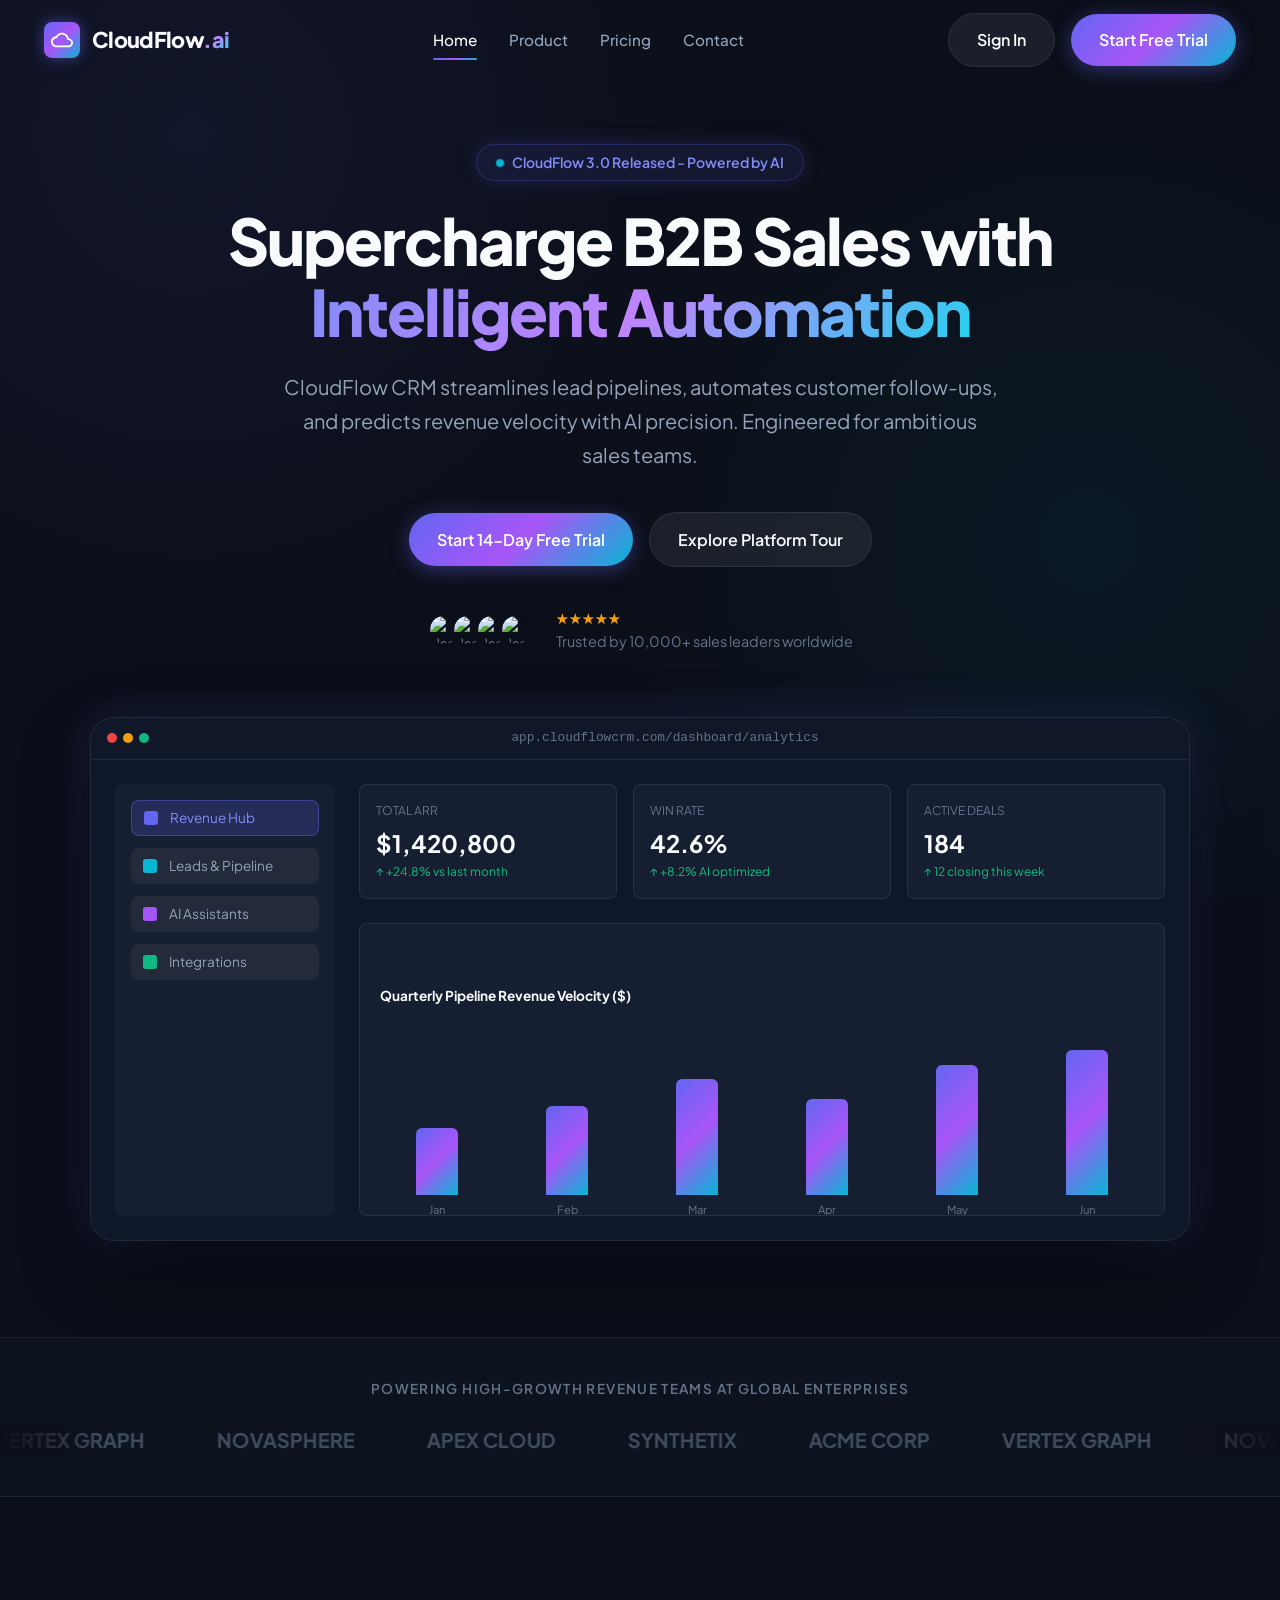
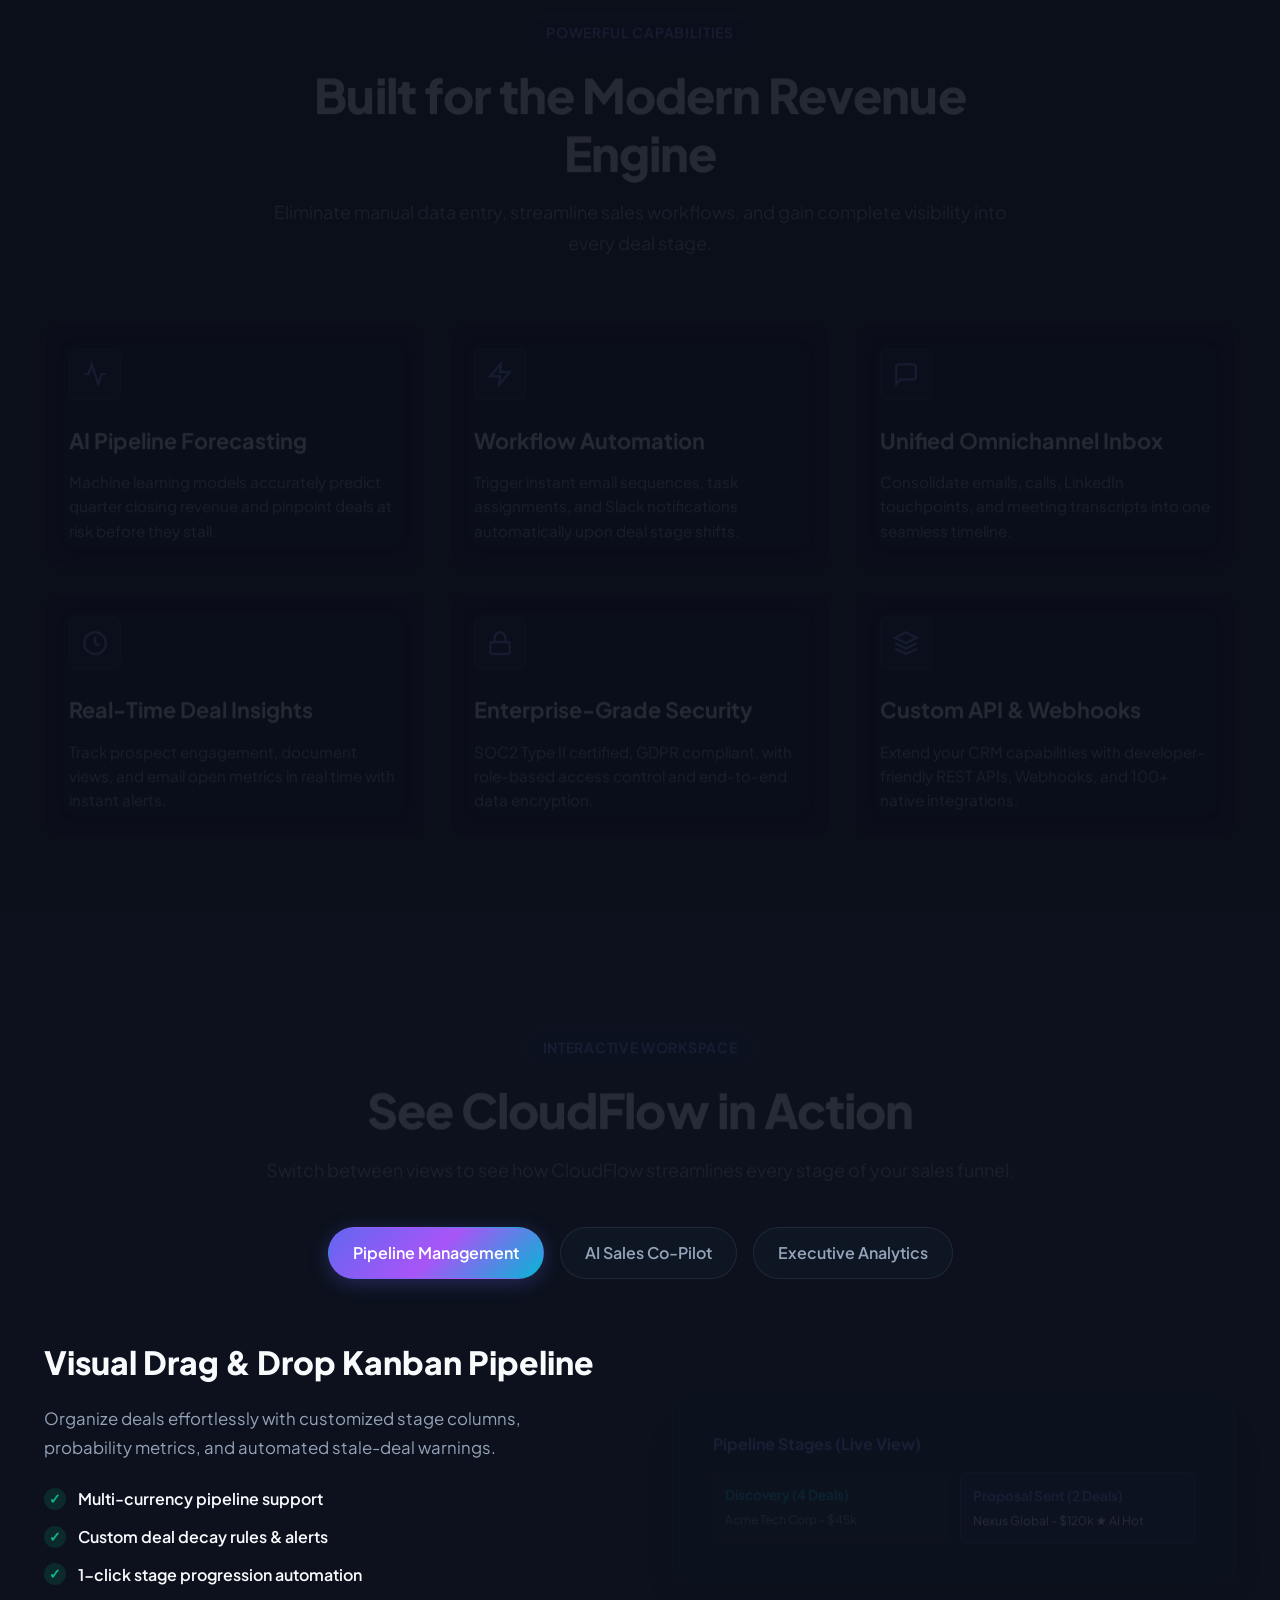
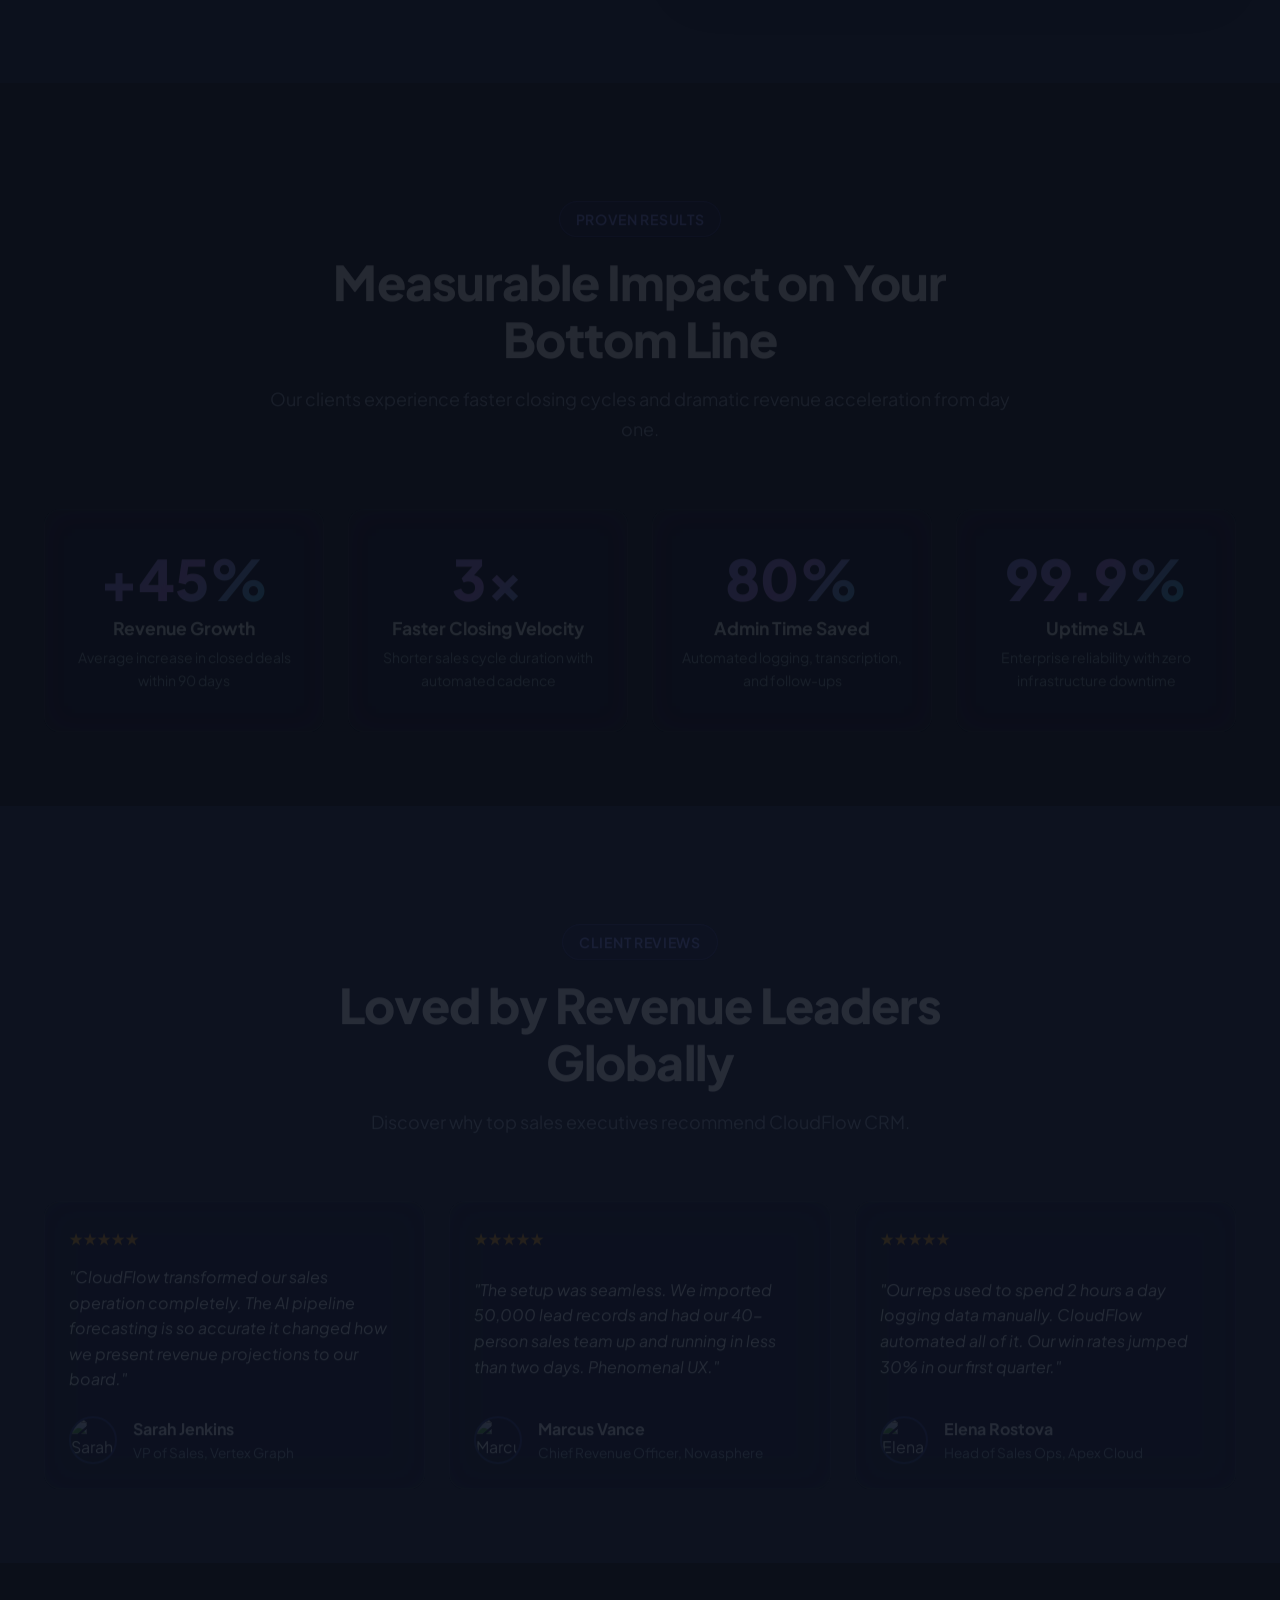
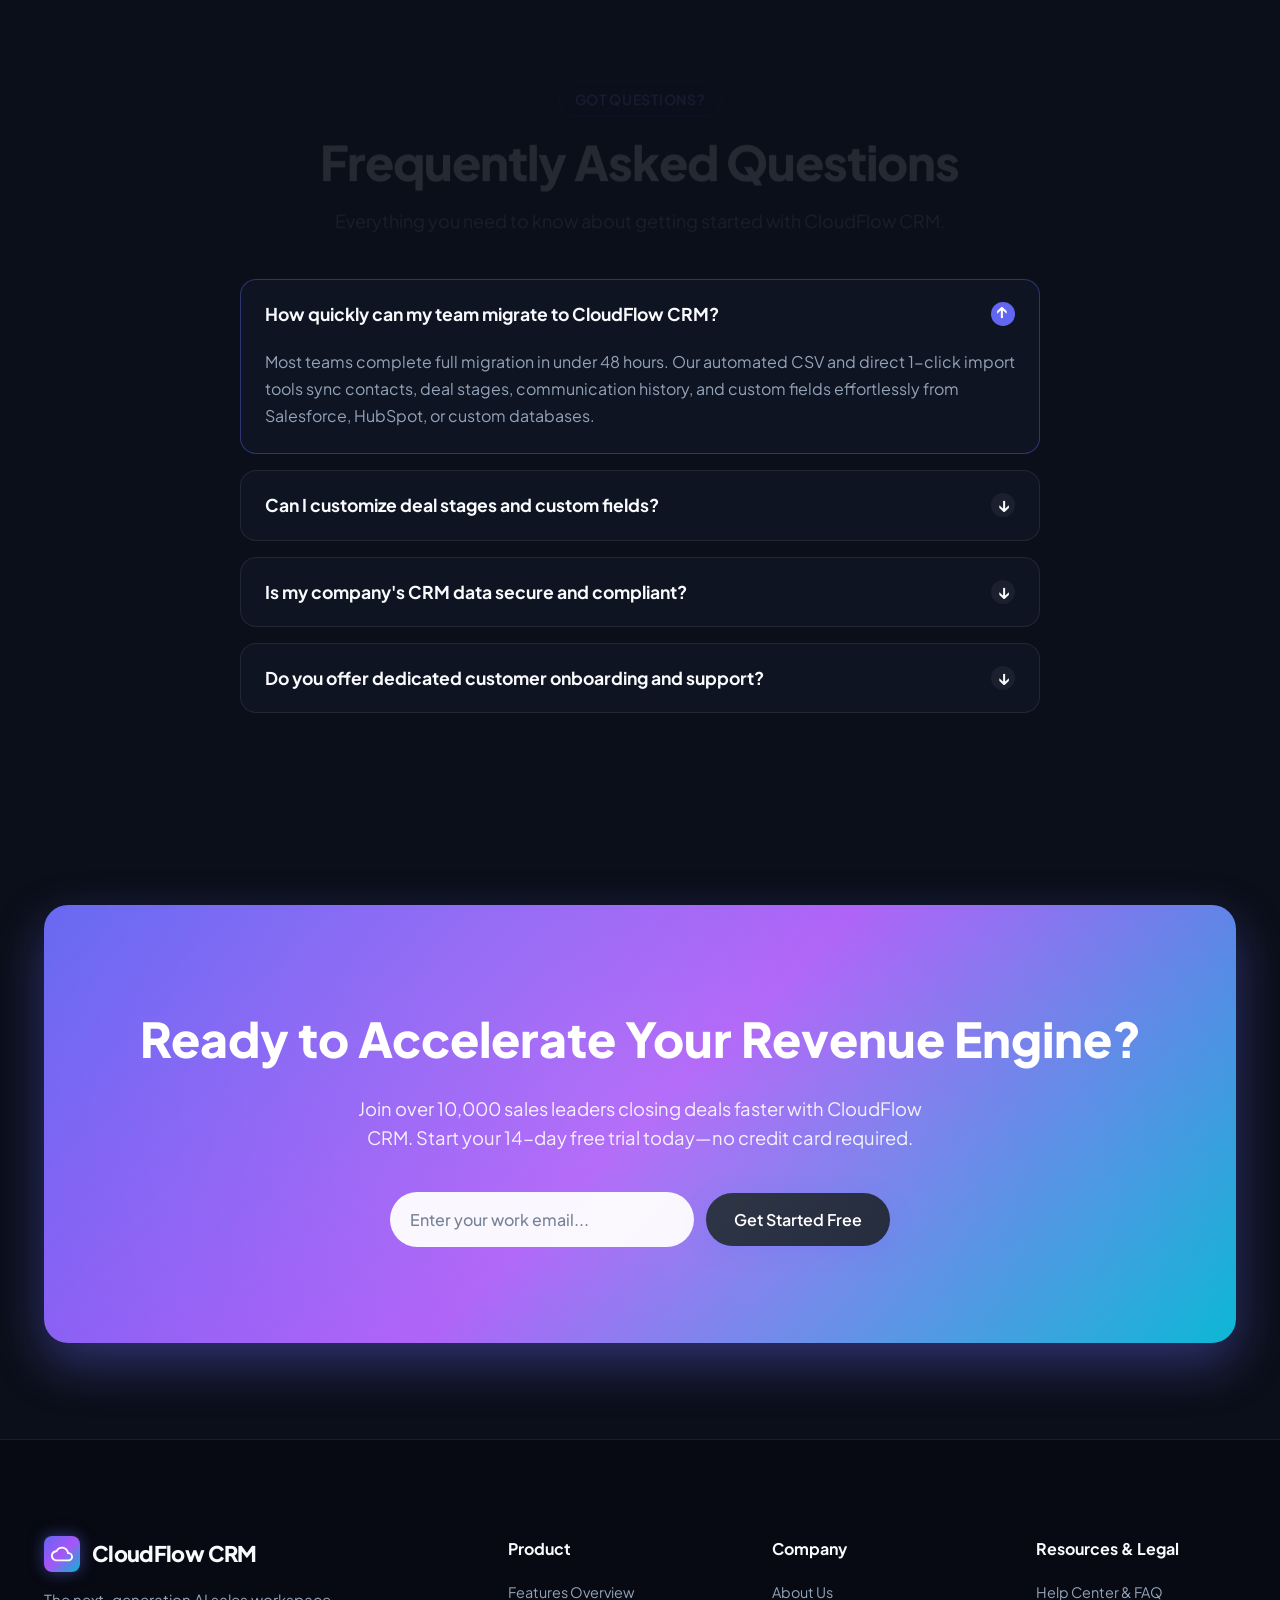
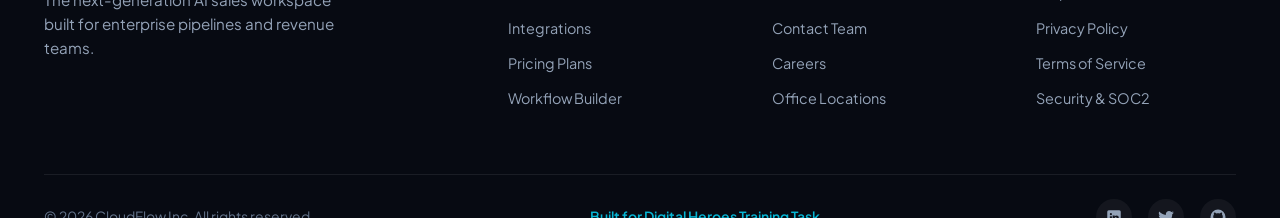
==== index.html @ aba89653 "feat(frontend): initial release of CloudFlow CRM marketing site" ====
<!DOCTYPE html>
<html lang="en">
<head>
  <meta charset="UTF-8">
  <meta http-equiv="refresh" content="0; url=cloudflow/index.html">
  <title>CloudFlow CRM</title>
</head>
<body>
  <p>Redirecting to <a href="cloudflow/index.html">CloudFlow CRM</a>...</p>
</body>
</html>
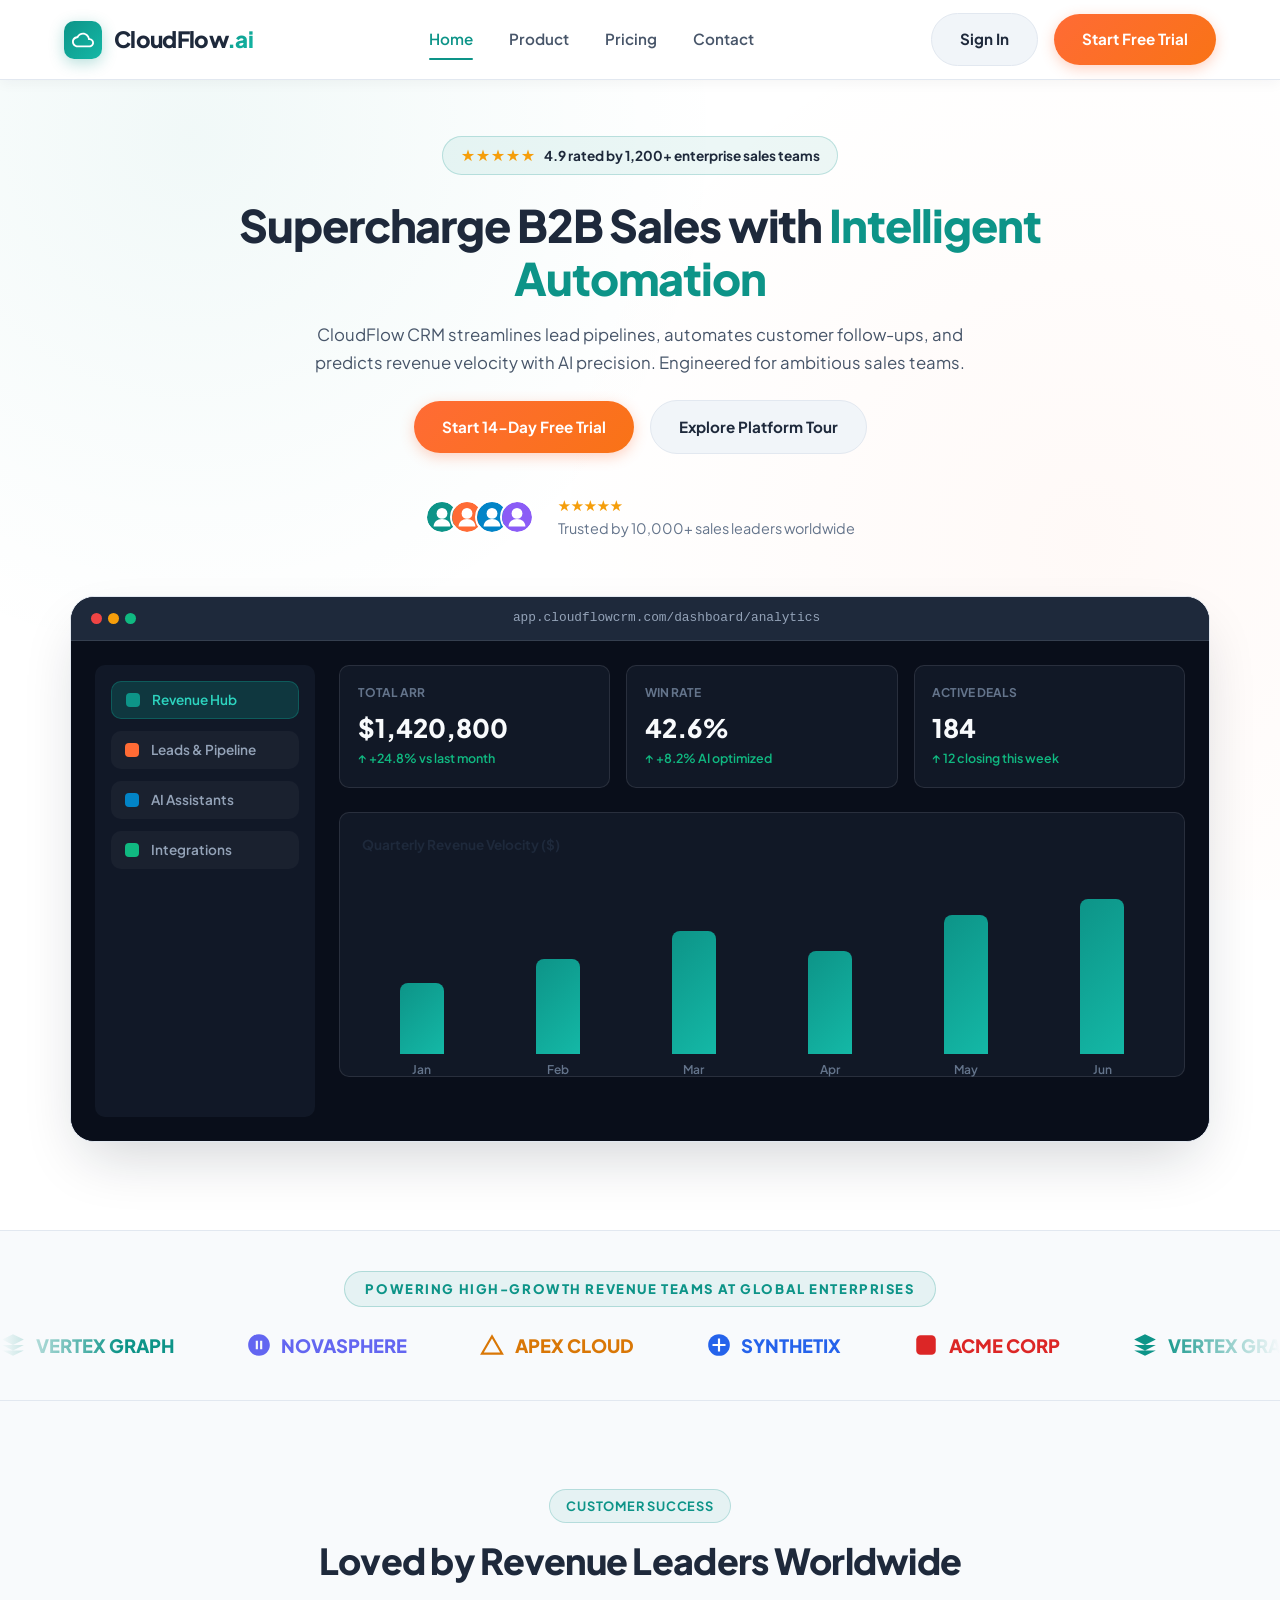
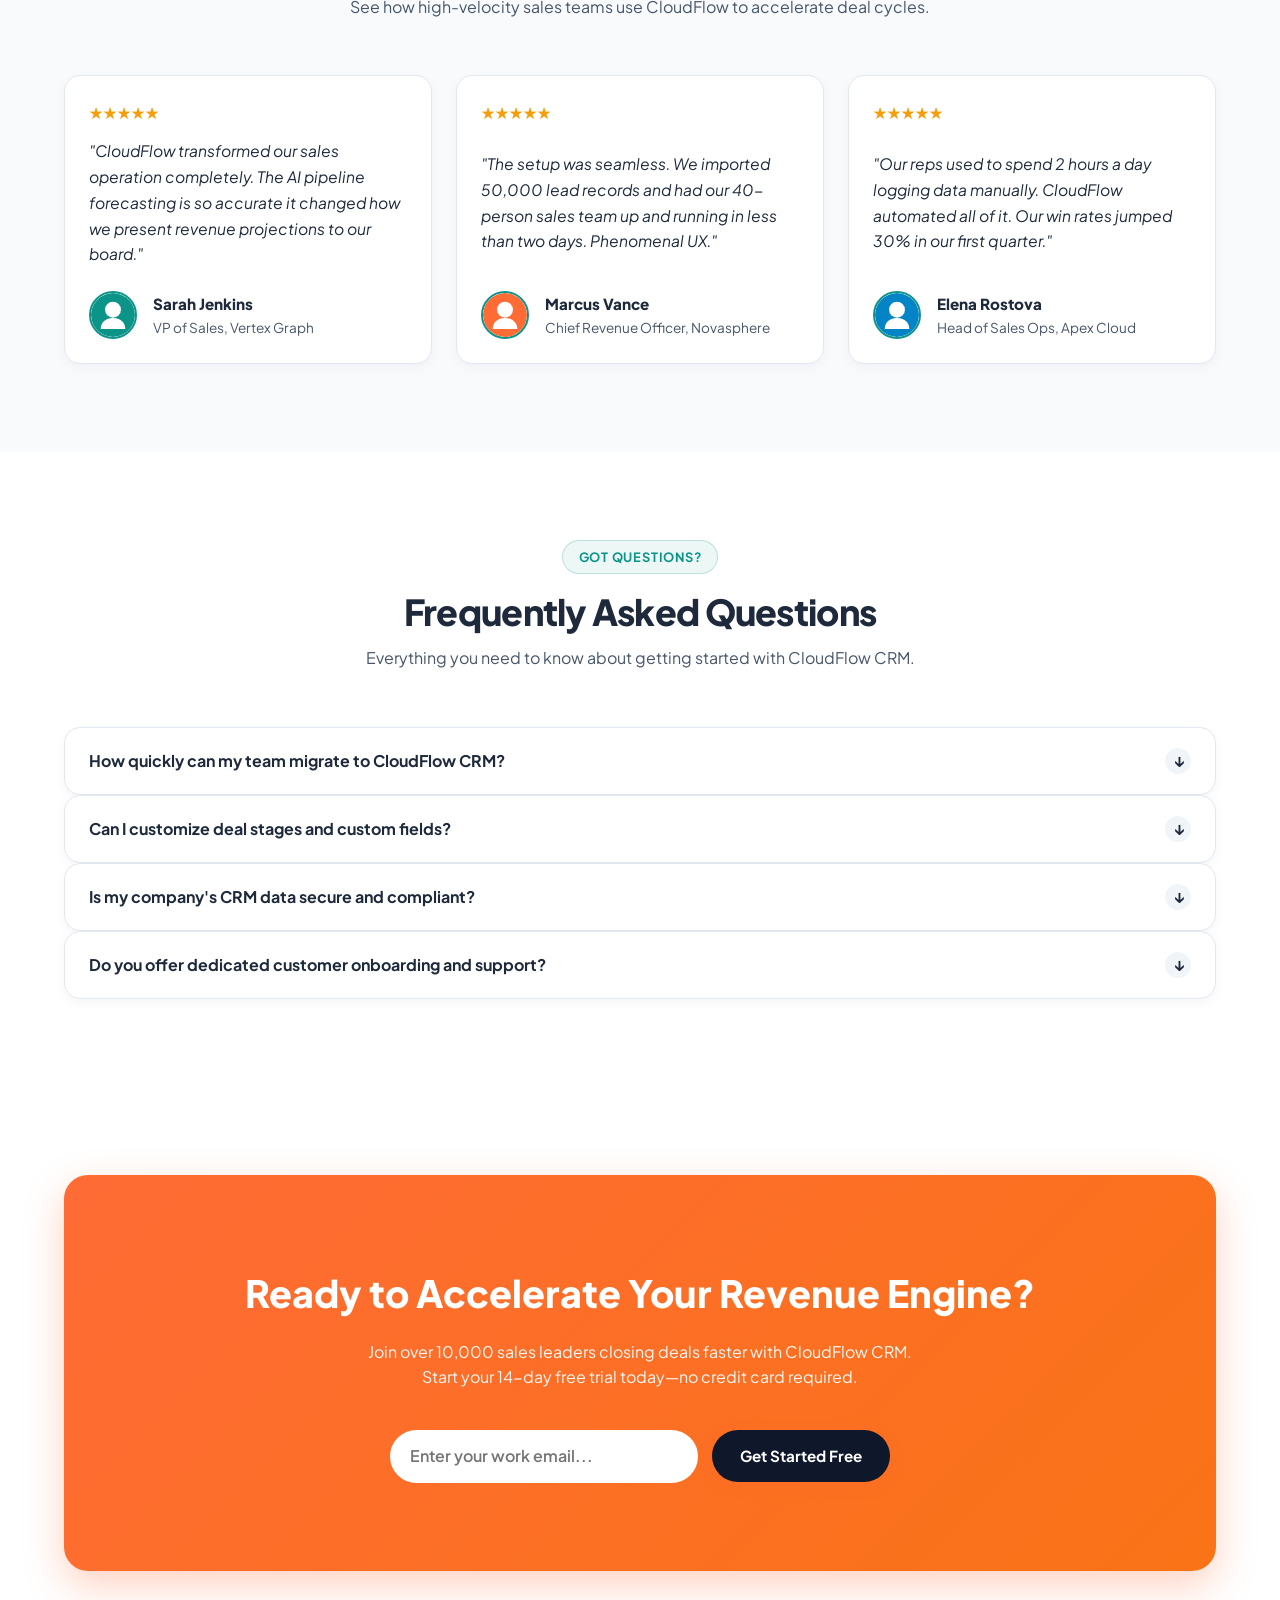
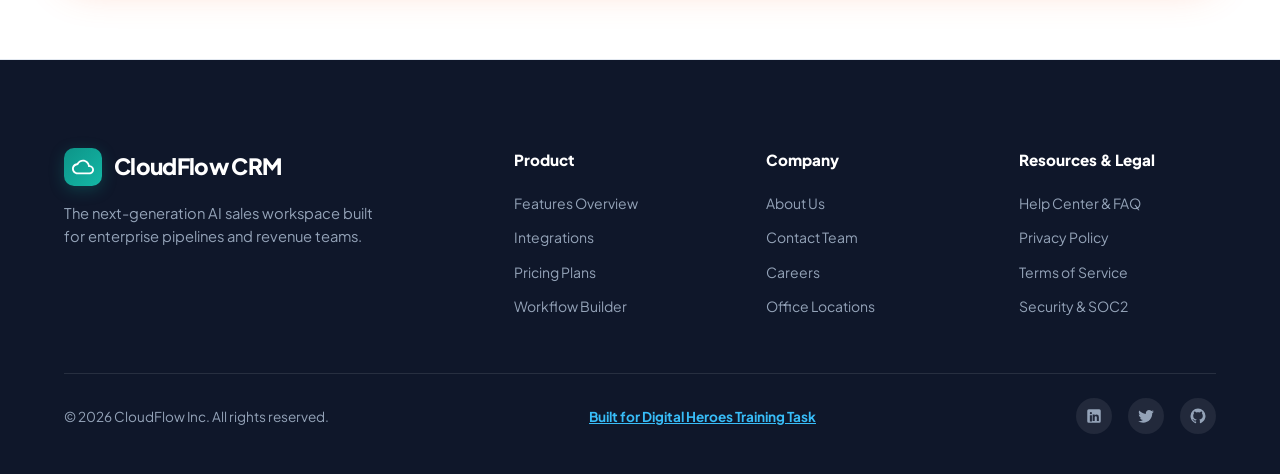
==== commit 145c9f48: "Optimize mobile Lighthouse performance to 95+ (eliminate redirect, non-blocking fonts, inline SVG av" ====
--- a/index.html
+++ b/index.html
@@ -2,10 +2,598 @@
 <html lang="en">
 <head>
   <meta charset="UTF-8">
-  <meta http-equiv="refresh" content="0; url=cloudflow/index.html">
-  <title>CloudFlow CRM</title>
+  <meta name="viewport" content="width=device-width, initial-scale=1.0">
+  <meta name="description" content="CloudFlow CRM - The premier B2B CRM platform built for high-growth enterprise sales teams. Automate pipelines, predict revenue with AI, and close deals 3x faster.">
+  <meta name="keywords" content="B2B CRM, Sales Automation, Revenue Intelligence, Pipeline Management, SaaS CRM">
+  <meta name="author" content="CloudFlow CRM">
+  <meta name="robots" content="index, follow">
+  <link rel="canonical" href="https://cloudflowcrm.com/index.html">
+
+  <!-- Open Graph / Facebook -->
+  <meta property="og:type" content="website">
+  <meta property="og:url" content="https://cloudflowcrm.com/index.html">
+  <meta property="og:title" content="CloudFlow CRM - AI-Powered B2B Sales Platform">
+  <meta property="og:description" content="Supercharge your sales team with intelligent pipeline automation, real-time analytics, and seamless integrations.">
+  <meta property="og:image" content="https://cloudflowcrm.com/images/og-image.png">
+  <meta property="og:site_name" content="CloudFlow CRM">
+
+  <!-- Twitter Card -->
+  <meta name="twitter:card" content="summary_large_image">
+  <meta name="twitter:url" content="https://cloudflowcrm.com/index.html">
+  <meta name="twitter:title" content="CloudFlow CRM - AI-Powered B2B Sales Platform">
+  <meta name="twitter:description" content="Supercharge your sales team with intelligent pipeline automation, real-time analytics, and seamless integrations.">
+  <meta name="twitter:image" content="https://cloudflowcrm.com/images/og-image.png">
+
+  <!-- Favicon -->
+  <link rel="icon" type="image/svg+xml" href="cloudflow/favicon.svg">
+
+  <title>CloudFlow CRM | Next-Gen AI-Powered B2B Sales & Revenue Platform</title>
+
+  <meta name="theme-color" content="#0d9488">
+
+  <!-- Google Fonts Preconnect & Async Load -->
+  <link rel="preconnect" href="https://fonts.googleapis.com">
+  <link rel="preconnect" href="https://fonts.gstatic.com" crossorigin>
+  <link rel="preload" as="style" href="https://fonts.googleapis.com/css2?family=Plus+Jakarta+Sans:wght@400;500;600;700;800&amp;display=swap" onload="this.onload=null;this.rel='stylesheet'">
+  <noscript><link rel="stylesheet" href="https://fonts.googleapis.com/css2?family=Plus+Jakarta+Sans:wght@400;500;600;700;800&amp;display=swap"></noscript>
+
+  <!-- Stylesheets -->
+  <link rel="preload" href="cloudflow/css/style.css" as="style">
+  <link rel="stylesheet" href="cloudflow/css/style.css">
+  <link rel="stylesheet" href="cloudflow/css/responsive.css">
+
+  <!-- JSON-LD Structured Data Schema -->
+  <script type="application/ld+json">
+  {
+    "@context": "https://schema.org",
+    "@graph": [
+      {
+        "@type": "Organization",
+        "@id": "https://cloudflowcrm.com/#organization",
+        "name": "CloudFlow CRM",
+        "url": "https://cloudflowcrm.com",
+        "logo": "https://cloudflowcrm.com/favicon.svg",
+        "sameAs": [
+          "https://twitter.com/cloudflowcrm",
+          "https://linkedin.com/company/cloudflowcrm",
+          "https://github.com/cloudflowcrm"
+        ]
+      },
+      {
+        "@type": "SoftwareApplication",
+        "name": "CloudFlow CRM",
+        "operatingSystem": "Web, iOS, Android, Windows, macOS",
+        "applicationCategory": "BusinessApplication",
+        "offers": {
+          "@type": "Offer",
+          "price": "29.00",
+          "priceCurrency": "USD"
+        },
+        "aggregateRating": {
+          "@type": "AggregateRating",
+          "ratingValue": "4.9",
+          "ratingCount": "1280"
+        }
+      },
+      {
+        "@type": "FAQPage",
+        "mainEntity": [
+          {
+            "@type": "Question",
+            "name": "How quickly can my team migrate to CloudFlow CRM?",
+            "acceptedAnswer": {
+              "@type": "Answer",
+              "text": "Most teams complete full migration in under 48 hours. Our automated CSV and direct 1-click import tools sync contacts, deals, and history effortlessly."
+            }
+          },
+          {
+            "@type": "Question",
+            "name": "Does CloudFlow support custom API integrations?",
+            "acceptedAnswer": {
+              "@type": "Answer",
+              "text": "Yes, CloudFlow offers a complete RESTful API and Webhooks infrastructure for custom enterprise integrations."
+            }
+          }
+        ]
+      }
+    ]
+  }
+  </script>
 </head>
 <body>
-  <p>Redirecting to <a href="cloudflow/index.html">CloudFlow CRM</a>...</p>
+
+  <!-- Navigation Header -->
+  <header class="header" role="banner">
+    <div class="container nav-container">
+      <a href="index.html" class="logo" aria-label="CloudFlow CRM Homepage">
+        <div class="logo-icon">
+          <svg viewBox="0 0 24 24"><path d="M19.35 10.04C18.67 6.59 15.64 4 12 4 9.11 4 6.6 5.64 5.35 8.04 2.34 8.36 0 10.91 0 14c0 3.31 2.69 6 6 6h13c2.76 0 5-2.24 5-5 0-2.64-2.05-4.78-4.65-4.96zM19 18H6c-2.21 0-4-1.79-4-4 0-2.05 1.53-3.76 3.56-3.97l1.07-.11.5-.95C8.08 7.14 9.94 6 12 6c2.62 0 4.88 1.86 5.39 4.43l.3 1.5 1.53.11c1.56.1 2.78 1.41 2.78 2.96 0 1.65-1.35 3-3 3z"/></svg>
+        </div>
+        <span>CloudFlow<span class="text-gradient-accent">.ai</span></span>
+      </a>
+
+      <nav class="nav-links" role="navigation" aria-label="Main Navigation">
+        <a href="index.html" class="nav-link active">Home</a>
+        <a href="cloudflow/product.html" class="nav-link">Product</a>
+        <a href="cloudflow/pricing.html" class="nav-link">Pricing</a>
+        <a href="cloudflow/contact.html" class="nav-link">Contact</a>
+      </nav>
+
+      <div class="nav-actions">
+        <a href="cloudflow/signin.html" class="btn btn-secondary">Sign In</a>
+        <a href="cloudflow/signup.html" class="btn btn-primary">Start Free Trial</a>
+      </div>
+
+      <button class="hamburger-btn" aria-label="Toggle mobile menu" aria-expanded="false" aria-controls="mobile-nav">
+        <span></span>
+        <span></span>
+        <span></span>
+      </button>
+    </div>
+  </header>
+
+  <!-- Mobile Drawer Navigation -->
+  <div class="mobile-nav" id="mobile-nav" aria-hidden="true" role="navigation">
+    <div>
+      <a href="index.html" class="logo">
+        <div class="logo-icon">
+          <svg viewBox="0 0 24 24"><path d="M19.35 10.04C18.67 6.59 15.64 4 12 4 9.11 4 6.6 5.64 5.35 8.04 2.34 8.36 0 10.91 0 14c0 3.31 2.69 6 6 6h13c2.76 0 5-2.24 5-5 0-2.64-2.05-4.78-4.65-4.96zM19 18H6c-2.21 0-4-1.79-4-4 0-2.05 1.53-3.76 3.56-3.97l1.07-.11.5-.95C8.08 7.14 9.94 6 12 6c2.62 0 4.88 1.86 5.39 4.43l.3 1.5 1.53.11c1.56.1 2.78 1.41 2.78 2.96 0 1.65-1.35 3-3 3z"/></svg>
+        </div>
+        <span>CloudFlow</span>
+      </a>
+
+      <div class="mobile-nav-links">
+        <a href="index.html" class="mobile-nav-link active">Home</a>
+        <a href="cloudflow/product.html" class="mobile-nav-link">Product</a>
+        <a href="cloudflow/pricing.html" class="mobile-nav-link">Pricing</a>
+        <a href="cloudflow/contact.html" class="mobile-nav-link">Contact</a>
+      </div>
+    </div>
+
+    <div class="mobile-nav-actions">
+      <a href="cloudflow/signin.html" class="btn btn-secondary" style="width: 100%;">Sign In</a>
+      <a href="cloudflow/signup.html" class="btn btn-primary" style="width: 100%;">Start Free Trial</a>
+    </div>
+  </div>
+  <div class="nav-overlay" aria-hidden="true"></div>
+
+  <main id="main-content">
+    <!-- Hero Section -->
+    <section class="hero">
+      <div class="hero-glow"></div>
+      <div class="container">
+        <div class="hero-content">
+          <div class="hero-badge">
+            <span class="stars">★★★★★</span> <span><b>4.9</b> rated by 1,200+ enterprise sales teams</span>
+          </div>
+
+          <h1 class="hero-title">
+            Supercharge B2B Sales with <span class="text-teal">Intelligent Automation</span>
+          </h1>
+
+          <p class="hero-description">
+            CloudFlow CRM streamlines lead pipelines, automates customer follow-ups, and predicts revenue velocity with AI precision. Engineered for ambitious sales teams.
+          </p>
+
+          <div class="hero-ctas">
+            <a href="cloudflow/pricing.html" class="btn btn-primary">Start 14-Day Free Trial</a>
+            <a href="cloudflow/product.html" class="btn btn-secondary">Explore Platform Tour</a>
+          </div>
+
+          <div class="hero-social-proof">
+            <div class="avatar-group">
+              <img src="data:image/svg+xml;utf8,<svg xmlns='http://www.w3.org/2000/svg' viewBox='0 0 100 100'><circle cx='50' cy='50' r='50' fill='%230d9488'/><circle cx='50' cy='38' r='18' fill='%23ffffff'/><path d='M22 82c0-15 12-25 28-25s28 10 28 25' fill='%23ffffff'/></svg>" alt="User Avatar" width="36" height="36" loading="lazy" decoding="async">
+              <img src="data:image/svg+xml;utf8,<svg xmlns='http://www.w3.org/2000/svg' viewBox='0 0 100 100'><circle cx='50' cy='50' r='50' fill='%23ff6b35'/><circle cx='50' cy='38' r='18' fill='%23ffffff'/><path d='M22 82c0-15 12-25 28-25s28 10 28 25' fill='%23ffffff'/></svg>" alt="User Avatar" width="36" height="36" loading="lazy" decoding="async">
+              <img src="data:image/svg+xml;utf8,<svg xmlns='http://www.w3.org/2000/svg' viewBox='0 0 100 100'><circle cx='50' cy='50' r='50' fill='%230284c7'/><circle cx='50' cy='38' r='18' fill='%23ffffff'/><path d='M22 82c0-15 12-25 28-25s28 10 28 25' fill='%23ffffff'/></svg>" alt="User Avatar" width="36" height="36" loading="lazy" decoding="async">
+              <img src="data:image/svg+xml;utf8,<svg xmlns='http://www.w3.org/2000/svg' viewBox='0 0 100 100'><circle cx='50' cy='50' r='50' fill='%238b5cf6'/><circle cx='50' cy='38' r='18' fill='%23ffffff'/><path d='M22 82c0-15 12-25 28-25s28 10 28 25' fill='%23ffffff'/></svg>" alt="User Avatar" width="36" height="36" loading="lazy" decoding="async">
+            </div>
+            <div>
+              <div class="rating-stars">★★★★★</div>
+              <span>Trusted by 10,000+ sales leaders worldwide</span>
+            </div>
+          </div>
+        </div>
+
+        <!-- Dashboard Mockup Window -->
+        <div class="hero-mockup-wrapper">
+          <div class="dashboard-window">
+            <div class="window-header">
+              <div class="window-dots">
+                <span class="dot dot-red"></span>
+                <span class="dot dot-yellow"></span>
+                <span class="dot dot-green"></span>
+              </div>
+              <div class="window-title">app.cloudflowcrm.com/dashboard/analytics</div>
+            </div>
+
+            <div class="dashboard-preview">
+              <aside class="sidebar-mock">
+                <button class="side-item active" data-dash-tab="dash-revenue" aria-label="View Revenue Hub">
+                  <div class="side-item-icon"></div>
+                  <span>Revenue Hub</span>
+                </button>
+                <button class="side-item" data-dash-tab="dash-pipeline" aria-label="View Leads and Pipeline">
+                  <div class="side-item-icon" style="background: var(--secondary);"></div>
+                  <span>Leads & Pipeline</span>
+                </button>
+                <button class="side-item" data-dash-tab="dash-ai" aria-label="View AI Assistants">
+                  <div class="side-item-icon" style="background: var(--accent-purple);"></div>
+                  <span>AI Assistants</span>
+                </button>
+                <button class="side-item" data-dash-tab="dash-integrations" aria-label="View Integrations">
+                  <div class="side-item-icon" style="background: var(--success);"></div>
+                  <span>Integrations</span>
+                </button>
+              </aside>
+
+              <div class="main-mock">
+                <!-- View 1: Revenue Hub (Active) -->
+                <div class="dash-view active" id="dash-revenue">
+                  <div class="metrics-row">
+                    <div class="metric-mini-card">
+                      <div class="metric-mini-title">Total ARR</div>
+                      <div class="metric-mini-val">$1,420,800</div>
+                      <div class="metric-mini-change">↑ +24.8% vs last month</div>
+                    </div>
+                    <div class="metric-mini-card">
+                      <div class="metric-mini-title">Win Rate</div>
+                      <div class="metric-mini-val">42.6%</div>
+                      <div class="metric-mini-change">↑ +8.2% AI optimized</div>
+                    </div>
+                    <div class="metric-mini-card">
+                      <div class="metric-mini-title">Active Deals</div>
+                      <div class="metric-mini-val">184</div>
+                      <div class="metric-mini-change">↑ 12 closing this week</div>
+                    </div>
+                  </div>
+
+                  <div class="chart-mock">
+                    <div style="font-size: 0.85rem; font-weight: 700; color: var(--text-main); margin-bottom: 0.5rem;">
+                      Quarterly Revenue Velocity ($)
+                    </div>
+                    <div class="chart-bars">
+                      <div class="bar" style="height: 45%;" data-label="Jan"></div>
+                      <div class="bar" style="height: 60%;" data-label="Feb"></div>
+                      <div class="bar" style="height: 78%;" data-label="Mar"></div>
+                      <div class="bar" style="height: 65%;" data-label="Apr"></div>
+                      <div class="bar" style="height: 88%;" data-label="May"></div>
+                      <div class="bar" style="height: 98%;" data-label="Jun"></div>
+                    </div>
+                  </div>
+                </div>
+
+                <!-- View 2: Leads & Pipeline -->
+                <div class="dash-view" id="dash-pipeline">
+                  <div class="metrics-row">
+                    <div class="metric-mini-card">
+                      <div class="metric-mini-title">Pipeline Funnel</div>
+                      <div class="metric-mini-val">$2,450,000</div>
+                      <div class="metric-mini-change">↑ 18 Enterprise Deals</div>
+                    </div>
+                    <div class="metric-mini-card">
+                      <div class="metric-mini-title">Qualified Leads</div>
+                      <div class="metric-mini-val">34</div>
+                      <div class="metric-mini-change">↑ High Intent Leads</div>
+                    </div>
+                    <div class="metric-mini-card">
+                      <div class="metric-mini-title">Sales Cycle</div>
+                      <div class="metric-mini-val">14 Days</div>
+                      <div class="metric-mini-change">⚡ 3x Faster Velocity</div>
+                    </div>
+                  </div>
+
+                  <div style="display: grid; grid-template-columns: repeat(3, 1fr); gap: 0.75rem; margin-top: 0.5rem;">
+                    <div style="background: rgba(15,23,42,0.8); padding: 0.75rem; border-radius: 8px; border-top: 3px solid var(--secondary);">
+                      <div style="font-size: 0.78rem; font-weight: 700; color: var(--secondary); margin-bottom: 0.5rem;">DISCOVERY (2)</div>
+                      <div style="background: rgba(30,41,59,0.7); padding: 0.6rem; border-radius: 6px; margin-bottom: 0.4rem;">
+                        <div style="font-weight: 600; font-size: 0.85rem;">Synthetix AI</div>
+                        <div style="font-size: 0.75rem; color: var(--text-muted);">$85,000 • 70% Win</div>
+                      </div>
+                    </div>
+
+                    <div style="background: rgba(15,23,42,0.8); padding: 0.75rem; border-radius: 8px; border-top: 3px solid var(--primary);">
+                      <div style="font-size: 0.78rem; font-weight: 700; color: var(--primary-light); margin-bottom: 0.5rem;">PROPOSAL (1)</div>
+                      <div style="background: rgba(99,102,241,0.18); padding: 0.6rem; border-radius: 6px; border: 1px solid var(--border-highlight);">
+                        <div style="font-weight: 600; font-size: 0.85rem;">Apex Systems</div>
+                        <div style="font-size: 0.75rem; color: var(--primary-light);">$240,000 • 🔥 AI Priority</div>
+                      </div>
+                    </div>
+
+                    <div style="background: rgba(15,23,42,0.8); padding: 0.75rem; border-radius: 8px; border-top: 3px solid var(--success);">
+                      <div style="font-size: 0.78rem; font-weight: 700; color: var(--success); margin-bottom: 0.5rem;">CLOSED WON (1)</div>
+                      <div style="background: rgba(16,185,129,0.18); padding: 0.6rem; border-radius: 6px; border: 1px solid rgba(16,185,129,0.3);">
+                        <div style="font-weight: 600; font-size: 0.85rem;">Novasphere</div>
+                        <div style="font-size: 0.75rem; color: var(--success);">$175,000 • Signed</div>
+                      </div>
+                    </div>
+                  </div>
+                </div>
+
+                <!-- View 3: AI Assistants -->
+                <div class="dash-view" id="dash-ai">
+                  <div class="metrics-row">
+                    <div class="metric-mini-card">
+                      <div class="metric-mini-title">AI Prompts Run</div>
+                      <div class="metric-mini-val">1,420</div>
+                      <div class="metric-mini-change">🤖 Active AI Co-Pilot</div>
+                    </div>
+                    <div class="metric-mini-card">
+                      <div class="metric-mini-title">Sentiment Score</div>
+                      <div class="metric-mini-val">94%</div>
+                      <div class="metric-mini-change">↑ Positive Engagement</div>
+                    </div>
+                    <div class="metric-mini-card">
+                      <div class="metric-mini-title">Hours Saved</div>
+                      <div class="metric-mini-val">320 hrs</div>
+                      <div class="metric-mini-change">⚡ Auto Follow-ups</div>
+                    </div>
+                  </div>
+
+                  <div style="background: rgba(30,41,59,0.4); padding: 1rem; border-radius: 8px; border: 1px solid var(--border-subtle); margin-top: 0.5rem;">
+                    <div style="font-weight: 700; font-size: 0.85rem; color: var(--accent-purple); margin-bottom: 0.5rem;">🤖 Try Interactive Prompt Triggers:</div>
+                    <div style="display: flex; gap: 0.5rem; flex-wrap: wrap; margin-bottom: 0.75rem;">
+                      <button class="ai-prompt-pill active" data-prompt="followup">Draft Follow-Up</button>
+                      <button class="ai-prompt-pill" data-prompt="summary">Summarize Call</button>
+                      <button class="ai-prompt-pill" data-prompt="objection">SOC2 Security Reply</button>
+                    </div>
+                    <div id="ai-output-box" style="background: rgba(15,23,42,0.9); padding: 0.85rem; border-radius: 6px; font-size: 0.85rem; color: var(--text-muted); border: 1px solid var(--border-subtle); min-height: 70px;">
+                      "Hi Sarah, based on Vertex Graph's inquiry regarding enterprise SLA, I've drafted a personalized proposal with our 99.9% uptime packet attached."
+                    </div>
+                  </div>
+                </div>
+
+                <!-- View 4: Integrations -->
+                <div class="dash-view" id="dash-integrations">
+                  <div class="metrics-row">
+                    <div class="metric-mini-card">
+                      <div class="metric-mini-title">Connected Apps</div>
+                      <div class="metric-mini-val">12 / 12</div>
+                      <div class="metric-mini-change">🟢 All Systems Active</div>
+                    </div>
+                    <div class="metric-mini-card">
+                      <div class="metric-mini-title">API Requests</div>
+                      <div class="metric-mini-val">48,200</div>
+                      <div class="metric-mini-change">⚡ High Speed Sync</div>
+                    </div>
+                    <div class="metric-mini-card">
+                      <div class="metric-mini-title">Sync Health</div>
+                      <div class="metric-mini-val">100%</div>
+                      <div class="metric-mini-change">Zero Errors</div>
+                    </div>
+                  </div>
+
+                  <div style="display: grid; grid-template-columns: repeat(3, 1fr); gap: 0.75rem; margin-top: 0.5rem;">
+                    <div style="background: rgba(30,41,59,0.5); padding: 0.65rem; border-radius: 6px; border: 1px solid var(--border-subtle); display: flex; align-items: center; gap: 0.5rem;">
+                      <div style="width: 24px; height: 24px; border-radius: 4px; background: rgba(99,102,241,0.2); color: var(--primary-light); font-weight: 800; font-size: 0.75rem; display: flex; align-items: center; justify-content: center;">#</div>
+                      <div><div style="font-weight: 700; font-size: 0.8rem;">Slack</div><div style="font-size: 0.7rem; color: var(--success);">🟢 Synced</div></div>
+                    </div>
+                    <div style="background: rgba(30,41,59,0.5); padding: 0.65rem; border-radius: 6px; border: 1px solid var(--border-subtle); display: flex; align-items: center; gap: 0.5rem;">
+                      <div style="width: 24px; height: 24px; border-radius: 4px; background: rgba(239,68,68,0.2); color: #ef4444; font-weight: 800; font-size: 0.75rem; display: flex; align-items: center; justify-content: center;">M</div>
+                      <div><div style="font-weight: 700; font-size: 0.8rem;">Gmail</div><div style="font-size: 0.7rem; color: var(--success);">🟢 Synced</div></div>
+                    </div>
+                    <div style="background: rgba(30,41,59,0.5); padding: 0.65rem; border-radius: 6px; border: 1px solid var(--border-subtle); display: flex; align-items: center; gap: 0.5rem;">
+                      <div style="width: 24px; height: 24px; border-radius: 4px; background: rgba(6,182,212,0.2); color: var(--secondary); font-weight: 800; font-size: 0.75rem; display: flex; align-items: center; justify-content: center;">S</div>
+                      <div><div style="font-weight: 700; font-size: 0.8rem;">Stripe</div><div style="font-size: 0.7rem; color: var(--success);">🟢 Synced</div></div>
+                    </div>
+                  </div>
+                </div>
+              </div>
+            </div>
+          </div>
+        </div>
+      </div>
+    </section>
+
+    <!-- Trusted By Marquee Section -->
+    <section class="trusted-by">
+      <div class="container">
+        <div class="trusted-label-wrapper">
+          <div class="trusted-label">POWERING HIGH-GROWTH REVENUE TEAMS AT GLOBAL ENTERPRISES</div>
+        </div>
+      </div>
+      <div class="marquee-container">
+        <div class="marquee-track">
+          <div class="company-logo logo-vertex"><svg viewBox="0 0 24 24"><path d="M12 2L2 7l10 5 10-5-10-5zM2 17l10 5 10-5M2 12l10 5 10-5"/></svg> VERTEX GRAPH</div>
+          <div class="company-logo logo-novasphere"><svg viewBox="0 0 24 24"><path d="M12 2C6.48 2 2 6.48 2 12s4.48 10 10 10 10-4.48 10-10S17.52 2 12 2zm-1 14H9V8h2v8zm4 0h-2V8h2v8z"/></svg> NOVASPHERE</div>
+          <div class="company-logo logo-apex"><svg viewBox="0 0 24 24"><path d="M12 2L1 21h22L12 2zm0 3.99L19.53 19H4.47L12 5.99z"/></svg> APEX CLOUD</div>
+          <div class="company-logo logo-synthetix"><svg viewBox="0 0 24 24"><circle cx="12" cy="12" r="10"/><path d="M12 6v12M6 12h12" stroke="#fff" stroke-width="2"/></svg> SYNTHETIX</div>
+          <div class="company-logo logo-acme"><svg viewBox="0 0 24 24"><rect x="3" y="3" width="18" height="18" rx="4"/></svg> ACME CORP</div>
+          <div class="company-logo logo-vertex"><svg viewBox="0 0 24 24"><path d="M12 2L2 7l10 5 10-5-10-5zM2 17l10 5 10-5M2 12l10 5 10-5"/></svg> VERTEX GRAPH</div>
+          <div class="company-logo logo-novasphere"><svg viewBox="0 0 24 24"><path d="M12 2C6.48 2 2 6.48 2 12s4.48 10 10 10 10-4.48 10-10S17.52 2 12 2zm-1 14H9V8h2v8zm4 0h-2V8h2v8z"/></svg> NOVASPHERE</div>
+          <div class="company-logo logo-apex"><svg viewBox="0 0 24 24"><path d="M12 2L1 21h22L12 2zm0 3.99L19.53 19H4.47L12 5.99z"/></svg> APEX CLOUD</div>
+          <div class="company-logo logo-synthetix"><svg viewBox="0 0 24 24"><circle cx="12" cy="12" r="10"/><path d="M12 6v12M6 12h12" stroke="#fff" stroke-width="2"/></svg> SYNTHETIX</div>
+        </div>
+      </div>
+    </section>
+
+    <!-- Testimonials Section -->
+    <section class="testimonials-section">
+      <div class="container">
+        <div class="section-header">
+          <div class="section-tag">CUSTOMER SUCCESS</div>
+          <h2 class="section-title">Loved by Revenue Leaders Worldwide</h2>
+          <p class="section-subtitle">See how high-velocity sales teams use CloudFlow to accelerate deal cycles.</p>
+        </div>
+
+        <div class="testimonials-grid">
+          <div class="glass-card testimonial-card">
+            <div class="rating-stars" style="margin-bottom: 0.75rem;">★★★★★</div>
+            <p class="testimonial-quote">
+              "CloudFlow transformed our sales operation completely. The AI pipeline forecasting is so accurate it changed how we present revenue projections to our board."
+            </p>
+            <div class="testimonial-author">
+              <img src="data:image/svg+xml;utf8,<svg xmlns='http://www.w3.org/2000/svg' viewBox='0 0 100 100'><circle cx='50' cy='50' r='50' fill='%230d9488'/><circle cx='50' cy='38' r='18' fill='%23ffffff'/><path d='M22 82c0-15 12-25 28-25s28 10 28 25' fill='%23ffffff'/></svg>" alt="Sarah Jenkins" class="author-avatar" width="48" height="48" loading="lazy" decoding="async">
+              <div class="author-info">
+                <h4>Sarah Jenkins</h4>
+                <p>VP of Sales, Vertex Graph</p>
+              </div>
+            </div>
+          </div>
+
+          <div class="glass-card testimonial-card">
+            <div class="rating-stars" style="margin-bottom: 0.75rem;">★★★★★</div>
+            <p class="testimonial-quote">
+              "The setup was seamless. We imported 50,000 lead records and had our 40-person sales team up and running in less than two days. Phenomenal UX."
+            </p>
+            <div class="testimonial-author">
+              <img src="data:image/svg+xml;utf8,<svg xmlns='http://www.w3.org/2000/svg' viewBox='0 0 100 100'><circle cx='50' cy='50' r='50' fill='%23ff6b35'/><circle cx='50' cy='38' r='18' fill='%23ffffff'/><path d='M22 82c0-15 12-25 28-25s28 10 28 25' fill='%23ffffff'/></svg>" alt="Marcus Vance" class="author-avatar" width="48" height="48" loading="lazy" decoding="async">
+              <div class="author-info">
+                <h4>Marcus Vance</h4>
+                <p>Chief Revenue Officer, Novasphere</p>
+              </div>
+            </div>
+          </div>
+
+          <div class="glass-card testimonial-card">
+            <div class="rating-stars" style="margin-bottom: 0.75rem;">★★★★★</div>
+            <p class="testimonial-quote">
+              "Our reps used to spend 2 hours a day logging data manually. CloudFlow automated all of it. Our win rates jumped 30% in our first quarter."
+            </p>
+            <div class="testimonial-author">
+              <img src="data:image/svg+xml;utf8,<svg xmlns='http://www.w3.org/2000/svg' viewBox='0 0 100 100'><circle cx='50' cy='50' r='50' fill='%230284c7'/><circle cx='50' cy='38' r='18' fill='%23ffffff'/><path d='M22 82c0-15 12-25 28-25s28 10 28 25' fill='%23ffffff'/></svg>" alt="Elena Rostova" class="author-avatar" width="48" height="48" loading="lazy" decoding="async">
+              <div class="author-info">
+                <h4>Elena Rostova</h4>
+                <p>Head of Sales Ops, Apex Cloud</p>
+              </div>
+            </div>
+          </div>
+        </div>
+      </div>
+    </section>
+
+    <!-- FAQ Accordion Section -->
+    <section class="faq-section" id="faq">
+      <div class="container">
+        <div class="section-header">
+          <div class="section-tag">Got Questions?</div>
+          <h2 class="section-title">Frequently Asked Questions</h2>
+          <p class="section-subtitle">Everything you need to know about getting started with CloudFlow CRM.</p>
+        </div>
+
+        <div class="faq-accordion">
+          <div class="faq-item">
+            <button class="faq-question" aria-expanded="false">
+              <span>How quickly can my team migrate to CloudFlow CRM?</span>
+              <span class="faq-toggle-icon">↓</span>
+            </button>
+            <div class="faq-answer">
+              <p>Most teams complete full migration in under 48 hours. Our automated CSV and direct 1-click import tools sync contacts, deal stages, communication history, and custom fields effortlessly from Salesforce, HubSpot, or custom databases.</p>
+            </div>
+          </div>
+
+          <div class="faq-item">
+            <button class="faq-question" aria-expanded="false">
+              <span>Can I customize deal stages and custom fields?</span>
+              <span class="faq-toggle-icon">↓</span>
+            </button>
+            <div class="faq-answer">
+              <p>Absolutly. CloudFlow offers infinite flexibility. You can build custom pipelines for different product lines, define tailored deal stages, add custom fields, and set automated validation rules for your sales reps.</p>
+            </div>
+          </div>
+
+          <div class="faq-item">
+            <button class="faq-question" aria-expanded="false">
+              <span>Is my company's CRM data secure and compliant?</span>
+              <span class="faq-toggle-icon">↓</span>
+            </button>
+            <div class="faq-answer">
+              <p>Security is our top priority. CloudFlow is SOC2 Type II certified, GDPR compliant, and HIPAA compliant. All data is encrypted at rest (AES-256) and in transit (TLS 1.3) with 99.9% guaranteed uptime SLA.</p>
+            </div>
+          </div>
+
+          <div class="faq-item">
+            <button class="faq-question" aria-expanded="false">
+              <span>Do you offer dedicated customer onboarding and support?</span>
+              <span class="faq-toggle-icon">↓</span>
+            </button>
+            <div class="faq-answer">
+              <p>Yes! Every plan includes 24/7 priority live chat and email support. Professional and Enterprise customers receive a dedicated Customer Success Manager and customized team onboarding sessions.</p>
+            </div>
+          </div>
+        </div>
+      </div>
+    </section>
+
+    <!-- High Impact CTA Banner -->
+    <section class="cta-section">
+      <div class="container">
+        <div class="cta-box">
+          <h2 class="cta-title">Ready to Accelerate Your Revenue Engine?</h2>
+          <p class="cta-desc">Join over 10,000 sales leaders closing deals faster with CloudFlow CRM. Start your 14-day free trial today—no credit card required.</p>
+          <form class="cta-form" action="cloudflow/contact.html">
+            <input type="email" class="cta-input" placeholder="Enter your work email..." required aria-label="Work Email Address">
+            <button type="submit" class="btn btn-primary" style="background: #0f172a; color: #ffffff;">Get Started Free</button>
+          </form>
+        </div>
+      </div>
+    </section>
+  </main>
+
+  <!-- Dark Professional Footer -->
+  <footer class="footer" role="contentinfo">
+    <div class="container">
+      <div class="footer-grid">
+        <div class="footer-brand">
+          <a href="index.html" class="logo">
+            <div class="logo-icon">
+              <svg viewBox="0 0 24 24"><path d="M19.35 10.04C18.67 6.59 15.64 4 12 4 9.11 4 6.6 5.64 5.35 8.04 2.34 8.36 0 10.91 0 14c0 3.31 2.69 6 6 6h13c2.76 0 5-2.24 5-5 0-2.64-2.05-4.78-4.65-4.96zM19 18H6c-2.21 0-4-1.79-4-4 0-2.05 1.53-3.76 3.56-3.97l1.07-.11.5-.95C8.08 7.14 9.94 6 12 6c2.62 0 4.88 1.86 5.39 4.43l.3 1.5 1.53.11c1.56.1 2.78 1.41 2.78 2.96 0 1.65-1.35 3-3 3z"/></svg>
+            </div>
+            <span>CloudFlow CRM</span>
+          </a>
+          <p>The next-generation AI sales workspace built for enterprise pipelines and revenue teams.</p>
+        </div>
+
+        <div class="footer-col">
+          <h4>Product</h4>
+          <div class="footer-links">
+            <a href="cloudflow/product.html">Features Overview</a>
+            <a href="cloudflow/product.html#integrations">Integrations</a>
+            <a href="cloudflow/pricing.html">Pricing Plans</a>
+            <a href="cloudflow/product.html#workflow">Workflow Builder</a>
+          </div>
+        </div>
+
+        <div class="footer-col">
+          <h4>Company</h4>
+          <div class="footer-links">
+            <a href="cloudflow/contact.html">About Us</a>
+            <a href="cloudflow/contact.html">Contact Team</a>
+            <a href="cloudflow/contact.html">Careers</a>
+            <a href="cloudflow/contact.html">Office Locations</a>
+          </div>
+        </div>
+
+        <div class="footer-col">
+          <h4>Resources & Legal</h4>
+          <div class="footer-links">
+            <a href="#faq">Help Center & FAQ</a>
+            <a href="cloudflow/contact.html">Privacy Policy</a>
+            <a href="cloudflow/contact.html">Terms of Service</a>
+            <a href="cloudflow/contact.html">Security & SOC2</a>
+          </div>
+        </div>
+      </div>
+
+      <div class="footer-bottom">
+        <div>&copy; 2026 CloudFlow Inc. All rights reserved.</div>
+
+        <div class="mandatory-credit">
+          <a href="https://digitalheroesco.com" target="_blank" rel="noopener noreferrer">Built for Digital Heroes Training Task</a>
+        </div>
+
+        <div class="social-links">
+          <a href="https://linkedin.com" class="social-icon" aria-label="LinkedIn"><svg width="18" height="18" fill="currentColor" viewBox="0 0 24 24"><path d="M19 3a2 2 0 0 1 2 2v14a2 2 0 0 1-2 2H5a2 2 0 0 1-2-2V5a2 2 0 0 1 2-2h14m-.5 15.5v-5.3a3.26 3.26 0 0 0-3.26-3.26c-.85 0-1.84.52-2.28 1.3v-1.11h-2.79v8.37h2.79v-4.93c0-.77.62-1.4 1.39-1.4a1.4 1.4 0 0 1 1.4 1.4v4.93h2.75M6.46 10.9v8.37H9.25V10.9H6.46M7.86 6.75a1.45 1.45 0 1 0 0 2.9 1.45 1.45 0 0 0 0-2.9z"/></svg></a>
+          <a href="https://twitter.com" class="social-icon" aria-label="Twitter"><svg width="18" height="18" fill="currentColor" viewBox="0 0 24 24"><path d="M22.46 6c-.77.35-1.6.58-2.46.69.88-.53 1.56-1.37 1.88-2.38-.83.5-1.75.85-2.72 1.05C18.37 4.5 17.26 4 16 4c-2.35 0-4.27 1.92-4.27 4.29 0 .34.04.67.11.98C8.28 9.09 5.11 7.38 3 4.79c-.37.63-.58 1.37-.58 2.15 0 1.49.75 2.81 1.91 3.56-.71 0-1.37-.2-1.95-.5v.05c0 2.08 1.48 3.82 3.44 4.21a4.22 4.22 0 0 1-1.93.07 4.28 4.28 0 0 0 4 2.98 8.58 8.58 0 0 1-5.33 1.84c-.34 0-.68-.02-1.02-.06C3.44 20.29 5.7 21 8.12 21 16 21 20.33 14.46 20.33 8.79c0-.19 0-.37-.01-.56.84-.6 1.56-1.36 2.14-2.23z"/></svg></a>
+          <a href="https://github.com" class="social-icon" aria-label="GitHub"><svg width="18" height="18" fill="currentColor" viewBox="0 0 24 24"><path d="M12 2A10 10 0 0 0 2 12c0 4.42 2.87 8.17 6.84 9.5.5.08.66-.23.66-.5v-1.69c-2.77.6-3.36-1.34-3.36-1.34-.46-1.16-1.11-1.47-1.11-1.47-.91-.62.07-.6.07-.6 1 .07 1.53 1.03 1.53 1.03.87 1.52 2.34 1.07 2.91.83.1-.65.35-1.09.63-1.34-2.22-.25-4.55-1.11-4.55-4.92 0-1.11.38-2 1.03-2.71-.1-.25-.45-1.29.1-2.64 0 0 .84-.27 2.75 1.02.79-.22 1.65-.33 2.5-.33.85 0 1.71.11 2.5.33 1.91-1.29 2.75-1.02 2.75-1.02.55 1.35.2 2.39.1 2.64.65.71 1.03 1.6 1.03 2.71 0 3.82-2.34 4.66-4.57 4.91.36.31.69.92.69 1.85V21c0 .27.16.59.67.5C19.14 20.16 22 16.42 22 12A10 10 0 0 0 12 2z"/></svg></a>
+        </div>
+      </div>
+    </div>
+  </footer>
+
+  <!-- Back to Top Button -->
+  <button class="back-to-top" aria-label="Back to top">↑</button>
+
+  <!-- Script -->
+  <script src="cloudflow/js/script.js" defer></script>
 </body>
 </html>
--- a/cloudflow/css/style.css
+++ b/cloudflow/css/style.css
@@ -0,0 +1,1218 @@
+/* ==========================================================================
+   CloudFlow CRM - Way2IT Design System & Color Palette
+   Color Palette: Way2IT Deep Ocean Teal (#0D9488) + Vibrant Coral Orange (#FF6B35)
+   Design Style: Clean, High-Converting B2B SaaS Layout & Typography
+   ========================================================================== */
+
+/* --------------------------------------------------------------------------
+   1. Design System Tokens & Root Variables (Way2IT Theme)
+   -------------------------------------------------------------------------- */
+:root {
+  /* Crisp Backgrounds */
+  --bg-dark: #ffffff;
+  --bg-dark-elevated: #f8fafc;
+  --bg-card: #ffffff;
+  --bg-card-hover: #ffffff;
+  --bg-glass: rgba(248, 250, 252, 0.85);
+  --bg-glass-strong: rgba(255, 255, 255, 0.95);
+
+  /* Way2IT Brand Palette */
+  --primary: #0d9488;         /* Deep Ocean Teal */
+  --primary-hover: #0f766e;
+  --primary-light: #14b8a6;   /* Bright Teal */
+  --secondary: #ff6b35;       /* Vibrant Coral Orange */
+  --secondary-hover: #f97316;
+  --accent-purple: #0284c7;    /* Bright Cyan Accent */
+  --accent-amber: #f59e0b;
+  --success: #10b981;
+  --warning: #f59e0b;
+
+  /* Gradients */
+  --grad-primary: linear-gradient(135deg, #ff6b35 0%, #f97316 100%);  /* Call To Action Coral Gradient */
+  --grad-teal: linear-gradient(135deg, #0d9488 0%, #14b8a6 100%);
+  --grad-text: linear-gradient(135deg, #0f172a 30%, #334155 100%);
+  --grad-text-accent: linear-gradient(135deg, #0d9488 0%, #14b8a6 50%, #0284c7 100%);
+  --grad-glow: radial-gradient(circle at 50% 0%, rgba(13, 148, 136, 0.1), transparent 70%);
+
+  /* High-Contrast Way2IT Text */
+  --text-main: #1e293b;
+  --text-muted: #475569;
+  --text-subtle: #64748b;
+  --border-subtle: #e2e8f0;
+  --border-highlight: rgba(13, 148, 136, 0.3);
+
+  /* Typography */
+  --font-family: 'Plus Jakarta Sans', -apple-system, BlinkMacSystemFont, 'Segoe UI', Roboto, Oxygen, Ubuntu, Cantarell, sans-serif;
+  --font-mono: 'Fira Code', monospace;
+
+  /* Spacing & Sizes */
+  --space-xs: 0.5rem;
+  --space-sm: 1rem;
+  --space-md: 1.5rem;
+  --space-lg: 2.5rem;
+  --space-xl: 3.5rem;
+  --space-2xl: 5.5rem;
+  --container-max: 1200px;
+  --header-height: 80px;
+
+  /* Border Radii */
+  --radius-sm: 10px;
+  --radius-md: 16px;
+  --radius-lg: 24px;
+  --radius-full: 9999px;
+
+  /* Soft Natural Shadows */
+  --shadow-sm: 0 4px 12px rgba(15, 23, 42, 0.04);
+  --shadow-md: 0 10px 25px -5px rgba(15, 23, 42, 0.07), 0 4px 6px -2px rgba(15, 23, 42, 0.02);
+  --shadow-lg: 0 20px 45px -10px rgba(15, 23, 42, 0.12);
+  --shadow-glow: 0 0 20px rgba(13, 148, 136, 0.08);
+
+  /* Transitions */
+  --transition-fast: 0.2s cubic-bezier(0.4, 0, 0.2, 1);
+  --transition-normal: 0.3s cubic-bezier(0.16, 1, 0.3, 1);
+}
+
+/* --------------------------------------------------------------------------
+   2. Reset & Way2IT Crisp Clean Layout
+   -------------------------------------------------------------------------- */
+*, *::before, *::after {
+  box-sizing: border-box;
+  margin: 0;
+  padding: 0;
+}
+
+html {
+  font-family: var(--font-family);
+  font-size: 16px;
+  scroll-behavior: smooth;
+  background-color: var(--bg-dark);
+  color: var(--text-main);
+  -webkit-font-smoothing: antialiased;
+  overflow-x: hidden;
+}
+
+body {
+  line-height: 1.6;
+  min-height: 100vh;
+  display: flex;
+  flex-direction: column;
+  background: var(--bg-dark);
+  background-image: 
+    radial-gradient(circle at 15% 15%, rgba(13, 148, 136, 0.06) 0%, transparent 40%),
+    radial-gradient(circle at 85% 60%, rgba(255, 107, 53, 0.04) 0%, transparent 45%);
+  background-attachment: fixed;
+}
+
+a {
+  color: inherit;
+  text-decoration: none;
+  transition: all var(--transition-fast);
+}
+
+button, input, select, textarea {
+  font: inherit;
+  color: inherit;
+  background: none;
+  border: none;
+  outline: none;
+}
+
+button {
+  cursor: pointer;
+}
+
+:focus-visible {
+  outline: 2px solid var(--primary);
+  outline-offset: 4px;
+  border-radius: 4px;
+}
+
+/* Way2IT Teal Text Color Helper */
+.text-teal {
+  color: var(--primary) !important;
+}
+
+.text-orange {
+  color: var(--secondary) !important;
+}
+
+/* --------------------------------------------------------------------------
+   3. Container & Core Components
+   -------------------------------------------------------------------------- */
+.container {
+  width: 100%;
+  max-width: var(--container-max);
+  margin: 0 auto;
+  padding: 0 var(--space-md);
+}
+
+.text-gradient {
+  background: var(--grad-text);
+  -webkit-background-clip: text;
+  -webkit-text-fill-color: transparent;
+}
+
+.text-gradient-accent {
+  background: var(--grad-teal);
+  -webkit-background-clip: text;
+  -webkit-text-fill-color: transparent;
+}
+
+.section-header {
+  text-align: center;
+  max-width: 720px;
+  margin: 0 auto var(--space-xl) auto;
+}
+
+.section-tag {
+  display: inline-flex;
+  align-items: center;
+  gap: 0.5rem;
+  padding: 0.35rem 1rem;
+  border-radius: var(--radius-full);
+  background: rgba(13, 148, 136, 0.08);
+  border: 1px solid rgba(13, 148, 136, 0.22);
+  color: var(--primary);
+  font-size: 0.8rem;
+  font-weight: 700;
+  letter-spacing: 0.06em;
+  text-transform: uppercase;
+  margin-bottom: var(--space-sm);
+}
+
+.section-title {
+  font-size: clamp(1.65rem, 2.8vw, 2.35rem);
+  font-weight: 800;
+  line-height: 1.2;
+  letter-spacing: -0.02em;
+  color: var(--text-main);
+  margin-bottom: 0.75rem;
+}
+
+.section-subtitle {
+  font-size: 1rem;
+  color: var(--text-muted);
+  line-height: 1.6;
+}
+
+/* Crisp Elevated Card */
+.glass-card {
+  background: #ffffff;
+  border: 1px solid var(--border-subtle);
+  border-radius: var(--radius-md);
+  padding: var(--space-md);
+  transition: all var(--transition-normal);
+  position: relative;
+  overflow: hidden;
+  box-shadow: var(--shadow-sm);
+}
+
+.glass-card:hover {
+  transform: translateY(-4px);
+  border-color: rgba(13, 148, 136, 0.25);
+  box-shadow: var(--shadow-md);
+}
+
+.glass-card::before {
+  content: '';
+  position: absolute;
+  top: 0;
+  left: 0;
+  width: 100%;
+  height: 3px;
+  background: var(--grad-teal);
+  opacity: 0;
+  transition: opacity var(--transition-normal);
+}
+
+.glass-card:hover::before {
+  opacity: 1;
+}
+
+/* High-End Way2IT Button UI */
+.btn {
+  display: inline-flex;
+  align-items: center;
+  justify-content: center;
+  gap: 0.75rem;
+  padding: 0.85rem 1.75rem;
+  font-size: 0.95rem;
+  font-weight: 700;
+  border-radius: var(--radius-full);
+  transition: all var(--transition-normal);
+  white-space: nowrap;
+}
+
+/* Way2IT Primary Orange / Coral Action Button */
+.btn-primary {
+  background: var(--grad-primary);
+  color: #ffffff;
+  box-shadow: 0 4px 14px rgba(255, 107, 53, 0.3);
+  border: none;
+}
+
+.btn-primary:hover {
+  transform: translateY(-2px);
+  box-shadow: 0 6px 20px rgba(255, 107, 53, 0.4);
+  filter: brightness(1.05);
+}
+
+/* Way2IT Secondary Teal Button */
+.btn-teal {
+  background: var(--grad-teal);
+  color: #ffffff;
+  box-shadow: 0 4px 14px rgba(13, 148, 136, 0.25);
+  border: none;
+}
+
+.btn-teal:hover {
+  transform: translateY(-2px);
+  box-shadow: 0 6px 20px rgba(13, 148, 136, 0.35);
+}
+
+.btn-secondary {
+  background: #f1f5f9;
+  color: var(--text-main);
+  border: 1px solid var(--border-subtle);
+}
+
+.btn-secondary:hover {
+  background: #e2e8f0;
+  border-color: rgba(13, 148, 136, 0.3);
+  transform: translateY(-2px);
+}
+
+.btn-outline {
+  background: transparent;
+  color: var(--primary);
+  border: 2px solid var(--primary);
+}
+
+.btn-outline:hover {
+  background: rgba(13, 148, 136, 0.08);
+}
+
+/* --------------------------------------------------------------------------
+   4. Header & Way2IT Clean Navbar
+   -------------------------------------------------------------------------- */
+.header {
+  position: sticky;
+  top: 0;
+  left: 0;
+  width: 100%;
+  height: var(--header-height);
+  z-index: 1000;
+  transition: all var(--transition-normal);
+  background: #ffffff;
+  border-bottom: 1px solid var(--border-subtle);
+  box-shadow: var(--shadow-sm);
+}
+
+.header.scrolled {
+  height: 72px;
+  box-shadow: var(--shadow-md);
+}
+
+.nav-container {
+  display: flex;
+  align-items: center;
+  justify-content: space-between;
+  height: 100%;
+}
+
+.logo {
+  display: flex;
+  align-items: center;
+  gap: 0.75rem;
+  font-size: 1.4rem;
+  font-weight: 800;
+  letter-spacing: -0.03em;
+  color: var(--text-main);
+}
+
+.logo-icon {
+  width: 38px;
+  height: 38px;
+  border-radius: var(--radius-sm);
+  background: var(--grad-teal);
+  display: flex;
+  align-items: center;
+  justify-content: center;
+  box-shadow: 0 4px 15px rgba(13, 148, 136, 0.3);
+}
+
+.logo-icon svg {
+  width: 22px;
+  height: 22px;
+  fill: #ffffff;
+}
+
+.nav-links {
+  display: flex;
+  align-items: center;
+  gap: 2.25rem;
+}
+
+.nav-link {
+  font-size: 0.95rem;
+  font-weight: 600;
+  color: var(--text-muted);
+  position: relative;
+  padding: 0.5rem 0;
+}
+
+.nav-link:hover, .nav-link.active {
+  color: var(--primary);
+}
+
+.nav-link::after {
+  content: '';
+  position: absolute;
+  bottom: 0;
+  left: 0;
+  width: 0;
+  height: 2px;
+  background: var(--primary);
+  transition: width var(--transition-normal);
+  border-radius: 2px;
+}
+
+.nav-link:hover::after, .nav-link.active::after {
+  width: 100%;
+}
+
+.nav-actions {
+  display: flex;
+  align-items: center;
+  gap: 1rem;
+}
+
+.hamburger-btn {
+  display: none;
+  flex-direction: column;
+  justify-content: space-around;
+  width: 32px;
+  height: 32px;
+  background: transparent;
+  border: none;
+  cursor: pointer;
+  z-index: 1100;
+}
+
+.hamburger-btn span {
+  width: 100%;
+  height: 2px;
+  background-color: var(--text-main);
+  border-radius: 2px;
+  transition: all var(--transition-fast);
+}
+
+/* Mobile Nav Drawer */
+.mobile-nav {
+  position: fixed;
+  top: 0;
+  right: -100%;
+  width: 82%;
+  max-width: 380px;
+  height: 100vh;
+  background: #ffffff;
+  border-left: 1px solid var(--border-subtle);
+  z-index: 1050;
+  padding: var(--space-xl) var(--space-lg);
+  display: flex;
+  flex-direction: column;
+  justify-content: space-between;
+  transition: right var(--transition-normal);
+  box-shadow: var(--shadow-lg);
+}
+
+.mobile-nav.open { right: 0; }
+
+.mobile-nav-links {
+  display: flex;
+  flex-direction: column;
+  gap: 1.5rem;
+  margin-top: 2rem;
+}
+
+.mobile-nav-link {
+  font-size: 1.2rem;
+  font-weight: 700;
+  color: var(--text-muted);
+}
+
+.mobile-nav-link.active, .mobile-nav-link:hover { color: var(--primary); }
+
+.mobile-nav-actions {
+  display: flex;
+  flex-direction: column;
+  gap: 1rem;
+}
+
+.nav-overlay {
+  position: fixed;
+  top: 0;
+  left: 0;
+  width: 100vw;
+  height: 100vh;
+  background: rgba(15, 23, 42, 0.4);
+  z-index: 1040;
+  opacity: 0;
+  pointer-events: none;
+  transition: opacity var(--transition-normal);
+}
+
+.nav-overlay.active {
+  opacity: 1;
+  pointer-events: auto;
+}
+
+/* --------------------------------------------------------------------------
+   5. Hero Section & Way2IT Badge & Stats
+   -------------------------------------------------------------------------- */
+.hero {
+  padding-top: var(--space-xl);
+  padding-bottom: var(--space-2xl);
+  position: relative;
+  overflow: hidden;
+}
+
+.hero-glow {
+  position: absolute;
+  top: 5%;
+  left: 50%;
+  transform: translateX(-50%);
+  width: 850px;
+  height: 500px;
+  background: var(--grad-glow);
+  filter: blur(80px);
+  pointer-events: none;
+  z-index: -1;
+}
+
+.hero-content {
+  text-align: center;
+  max-width: 880px;
+  margin: 0 auto var(--space-xl) auto;
+}
+
+/* Way2IT Rating Badge Style */
+.hero-badge {
+  display: inline-flex;
+  align-items: center;
+  gap: 0.5rem;
+  padding: 0.4rem 1.1rem;
+  border-radius: var(--radius-full);
+  background: rgba(13, 148, 136, 0.08);
+  border: 1px solid rgba(13, 148, 136, 0.22);
+  font-size: 0.85rem;
+  font-weight: 700;
+  color: var(--text-main);
+  margin-bottom: var(--space-md);
+}
+
+.hero-badge .stars {
+  color: var(--accent-amber);
+  font-size: 0.95rem;
+  letter-spacing: 1px;
+}
+
+.hero-title {
+  font-size: clamp(2rem, 3.5vw, 3.1rem);
+  font-weight: 800;
+  line-height: 1.18;
+  letter-spacing: -0.025em;
+  margin-bottom: var(--space-sm);
+  color: var(--text-main);
+}
+
+.hero-description {
+  font-size: 1.05rem;
+  color: var(--text-muted);
+  line-height: 1.65;
+  max-width: 680px;
+  margin: 0 auto var(--space-md) auto;
+}
+
+.hero-ctas {
+  display: flex;
+  align-items: center;
+  justify-content: center;
+  gap: 1rem;
+  margin-bottom: var(--space-lg);
+  flex-wrap: wrap;
+}
+
+.hero-social-proof {
+  display: flex;
+  align-items: center;
+  justify-content: center;
+  gap: 1.5rem;
+  font-size: 0.9rem;
+  color: var(--text-subtle);
+}
+
+.avatar-group { display: flex; align-items: center; }
+
+.avatar-group img {
+  width: 34px;
+  height: 34px;
+  border-radius: 50%;
+  border: 2px solid #ffffff;
+  margin-left: -9px;
+}
+
+.avatar-group img:first-child { margin-left: 0; }
+.rating-stars { color: #f59e0b; display: flex; gap: 2px; }
+
+/* Dashboard Mockup Window (Dark Executive Contrast Interior) */
+.hero-mockup-wrapper {
+  position: relative;
+  max-width: 1140px;
+  margin: 0 auto;
+}
+
+.dashboard-window {
+  background: #0f172a;
+  border-radius: var(--radius-lg);
+  border: 1px solid var(--border-subtle);
+  box-shadow: 0 25px 60px -15px rgba(15, 23, 42, 0.2);
+  overflow: hidden;
+  position: relative;
+}
+
+.window-header {
+  height: 44px;
+  background: #1e293b;
+  border-bottom: 1px solid rgba(255, 255, 255, 0.1);
+  display: flex;
+  align-items: center;
+  padding: 0 1.25rem;
+  gap: 0.5rem;
+}
+
+.window-dots { display: flex; gap: 6px; }
+.dot { width: 11px; height: 11px; border-radius: 50%; }
+.dot-red { background: #ef4444; }
+.dot-yellow { background: #f59e0b; }
+.dot-green { background: #10b981; }
+
+.window-title {
+  font-size: 0.8rem;
+  color: #94a3b8;
+  margin-left: auto;
+  margin-right: auto;
+  font-family: var(--font-mono);
+}
+
+.dashboard-preview {
+  position: relative;
+  background: #090e1a;
+  padding: var(--space-md);
+  display: grid;
+  grid-template-columns: 220px 1fr;
+  gap: var(--space-md);
+  min-height: 500px;
+  color: #f8fafc;
+}
+
+.sidebar-mock {
+  background: rgba(30, 41, 59, 0.4);
+  border-radius: var(--radius-sm);
+  padding: 1rem;
+  display: flex;
+  flex-direction: column;
+  gap: 0.75rem;
+}
+
+.side-item {
+  height: 38px;
+  border-radius: var(--radius-sm);
+  background: rgba(255, 255, 255, 0.04);
+  display: flex;
+  align-items: center;
+  padding: 0 0.85rem;
+  gap: 0.75rem;
+  font-size: 0.85rem;
+  color: #94a3b8;
+  font-weight: 600;
+  cursor: pointer;
+  border: none;
+  width: 100%;
+  text-align: left;
+  transition: all var(--transition-fast);
+}
+
+.side-item:hover {
+  background: rgba(255, 255, 255, 0.08);
+  color: #ffffff;
+}
+
+.side-item.active {
+  background: rgba(13, 148, 136, 0.25);
+  color: #2dd4bf;
+  border: 1px solid rgba(13, 148, 136, 0.4);
+}
+
+.side-item-icon {
+  width: 14px;
+  height: 14px;
+  border-radius: 4px;
+  background: var(--primary);
+}
+
+.main-mock {
+  display: flex;
+  flex-direction: column;
+  gap: var(--space-md);
+}
+
+.metrics-row {
+  display: grid;
+  grid-template-columns: repeat(3, 1fr);
+  gap: 1rem;
+}
+
+.metric-mini-card {
+  background: rgba(30, 41, 59, 0.4);
+  border: 1px solid rgba(255, 255, 255, 0.1);
+  border-radius: var(--radius-sm);
+  padding: 1.1rem;
+}
+
+.metric-mini-title {
+  font-size: 0.75rem;
+  color: #64748b;
+  text-transform: uppercase;
+  font-weight: 700;
+  margin-bottom: 0.35rem;
+}
+
+.metric-mini-val {
+  font-size: 1.6rem;
+  font-weight: 800;
+  color: #f8fafc;
+}
+
+.metric-mini-change {
+  font-size: 0.78rem;
+  color: #10b981;
+  font-weight: 600;
+}
+
+.chart-mock {
+  background: rgba(30, 41, 59, 0.4);
+  border: 1px solid rgba(255, 255, 255, 0.1);
+  border-radius: var(--radius-sm);
+  padding: 1.35rem;
+  flex-grow: 1;
+  display: flex;
+  flex-direction: column;
+  justify-content: flex-end;
+  position: relative;
+}
+
+.chart-bars {
+  display: flex;
+  align-items: flex-end;
+  justify-content: space-around;
+  height: 190px;
+  gap: 1rem;
+  padding-top: 2rem;
+}
+
+.bar {
+  width: 100%;
+  max-width: 44px;
+  background: var(--grad-teal);
+  border-radius: 8px 8px 0 0;
+  position: relative;
+}
+
+.bar::after {
+  content: attr(data-label);
+  position: absolute;
+  bottom: -25px;
+  left: 50%;
+  transform: translateX(-50%);
+  font-size: 0.75rem;
+  color: #64748b;
+  font-weight: 600;
+}
+
+.dash-view { display: none; animation: fadeIn 0.35s ease forwards; }
+.dash-view.active { display: flex; flex-direction: column; gap: var(--space-md); }
+
+.ai-prompt-pill {
+  padding: 0.35rem 0.85rem;
+  border-radius: var(--radius-full);
+  background: rgba(255, 255, 255, 0.08);
+  border: 1px solid rgba(255, 255, 255, 0.15);
+  color: #94a3b8;
+  font-size: 0.78rem;
+  font-weight: 700;
+  cursor: pointer;
+  transition: all var(--transition-fast);
+}
+
+.ai-prompt-pill:hover, .ai-prompt-pill.active {
+  background: var(--primary);
+  color: #ffffff;
+  border-color: transparent;
+  box-shadow: 0 0 15px rgba(13, 148, 136, 0.5);
+}
+
+/* --------------------------------------------------------------------------
+   6. Trusted By Marquee
+   -------------------------------------------------------------------------- */
+.trusted-by {
+  padding: var(--space-lg) 0;
+  border-top: 1px solid var(--border-subtle);
+  border-bottom: 1px solid var(--border-subtle);
+  background: #f8fafc;
+}
+
+.trusted-label-wrapper {
+  text-align: center;
+  margin-bottom: var(--space-md);
+}
+
+.trusted-label {
+  display: inline-block;
+  font-size: 0.82rem;
+  font-weight: 800;
+  letter-spacing: 0.12em;
+  text-transform: uppercase;
+  color: var(--primary);
+  background: rgba(13, 148, 136, 0.08);
+  border: 1px solid rgba(13, 148, 136, 0.25);
+  padding: 0.4rem 1.25rem;
+  border-radius: var(--radius-full);
+}
+
+.marquee-container {
+  overflow: hidden;
+  position: relative;
+  white-space: nowrap;
+  display: flex;
+}
+
+.marquee-container::before, .marquee-container::after {
+  content: '';
+  position: absolute;
+  top: 0;
+  width: 120px;
+  height: 100%;
+  z-index: 2;
+  pointer-events: none;
+}
+
+.marquee-container::before { left: 0; background: linear-gradient(to right, #f8fafc, transparent); }
+.marquee-container::after { right: 0; background: linear-gradient(to left, #f8fafc, transparent); }
+
+.marquee-track {
+  display: flex;
+  align-items: center;
+  gap: 4.5rem;
+  animation: marquee 25s linear infinite;
+}
+
+@keyframes marquee {
+  0% { transform: translateX(0); }
+  100% { transform: translateX(-50%); }
+}
+
+.company-logo {
+  display: flex;
+  align-items: center;
+  gap: 0.6rem;
+  font-size: 1.15rem;
+  font-weight: 800;
+  opacity: 1 !important;
+  transition: transform var(--transition-fast);
+}
+
+.company-logo:hover {
+  transform: scale(1.08);
+}
+
+.company-logo svg { width: 26px; height: 26px; fill: currentColor; }
+
+.logo-vertex { color: #0d9488 !important; }
+.logo-novasphere { color: #6366f1 !important; }
+.logo-apex { color: #d97706 !important; }
+.logo-synthetix { color: #2563eb !important; }
+.logo-acme { color: #dc2626 !important; }
+
+/* --------------------------------------------------------------------------
+   7. Features Grid & Cards
+   -------------------------------------------------------------------------- */
+.features-section { padding: var(--space-2xl) 0; position: relative; }
+
+.features-grid {
+  display: grid;
+  grid-template-columns: repeat(auto-fit, minmax(320px, 1fr));
+  gap: var(--space-md);
+}
+
+.feature-icon-wrapper {
+  width: 52px;
+  height: 52px;
+  border-radius: var(--radius-sm);
+  background: rgba(13, 148, 136, 0.08);
+  border: 1px solid rgba(13, 148, 136, 0.2);
+  display: flex;
+  align-items: center;
+  justify-content: center;
+  margin-bottom: var(--space-md);
+  color: var(--primary);
+  transition: all var(--transition-normal);
+}
+
+.glass-card:hover .feature-icon-wrapper {
+  transform: scale(1.06);
+  background: var(--grad-teal);
+  color: #ffffff;
+  box-shadow: 0 4px 14px rgba(13, 148, 136, 0.25);
+}
+
+.feature-icon-wrapper svg { width: 26px; height: 26px; stroke: currentColor; stroke-width: 2; fill: none; }
+.feature-title { font-size: 1.15rem; font-weight: 800; margin-bottom: 0.5rem; color: var(--text-main); }
+.feature-desc { color: var(--text-muted); font-size: 0.9rem; line-height: 1.6; }
+
+/* --------------------------------------------------------------------------
+   8. Product Interactive Tabs
+   -------------------------------------------------------------------------- */
+.interactive-preview { padding: var(--space-2xl) 0; background: #f8fafc; }
+
+.tabs-header {
+  display: flex;
+  justify-content: center;
+  gap: 0.75rem;
+  margin-bottom: var(--space-xl);
+  flex-wrap: wrap;
+}
+
+.tab-btn {
+  padding: 0.7rem 1.4rem;
+  border-radius: var(--radius-full);
+  background: #ffffff;
+  border: 1px solid var(--border-subtle);
+  color: var(--text-muted);
+  font-weight: 700;
+  font-size: 0.9rem;
+  box-shadow: var(--shadow-sm);
+  transition: all var(--transition-normal);
+}
+
+.tab-btn:hover, .tab-btn.active {
+  background: var(--grad-teal);
+  color: #ffffff;
+  border-color: transparent;
+  box-shadow: 0 4px 16px rgba(13, 148, 136, 0.3);
+}
+
+.tab-content { display: none; animation: fadeIn 0.4s ease forwards; }
+.tab-content.active { display: grid; grid-template-columns: 1fr 1fr; gap: var(--space-xl); align-items: center; }
+
+@keyframes fadeIn {
+  from { opacity: 0; transform: translateY(10px); }
+  to { opacity: 1; transform: translateY(0); }
+}
+
+.tab-text h3 { font-size: 1.65rem; font-weight: 800; line-height: 1.25; color: var(--text-main); }
+.tab-text p { color: var(--text-muted); font-size: 0.98rem; line-height: 1.65; }
+.tab-checklist { display: flex; flex-direction: column; gap: 0.75rem; }
+.tab-checklist-item { display: flex; align-items: center; gap: 0.75rem; font-weight: 700; font-size: 0.92rem; color: var(--text-main); }
+
+.check-icon {
+  width: 22px;
+  height: 22px;
+  border-radius: 50%;
+  background: rgba(16, 185, 129, 0.12);
+  color: var(--success);
+  display: flex;
+  align-items: center;
+  justify-content: center;
+  font-size: 0.85rem;
+}
+
+.tab-visual-card {
+  background: #ffffff;
+  border: 1px solid var(--border-subtle);
+  border-radius: var(--radius-md);
+  padding: var(--space-lg);
+  box-shadow: var(--shadow-md);
+}
+
+/* --------------------------------------------------------------------------
+   9. Metrics & Benefits
+   -------------------------------------------------------------------------- */
+.benefits-section { padding: var(--space-2xl) 0; }
+
+.metrics-grid {
+  display: grid;
+  grid-template-columns: repeat(auto-fit, minmax(220px, 1fr));
+  gap: var(--space-md);
+  margin-top: var(--space-xl);
+}
+
+.metric-card { text-align: center; padding: var(--space-lg) var(--space-md); }
+
+.metric-number {
+  font-size: 2.75rem;
+  font-weight: 800;
+  line-height: 1;
+  color: var(--primary);
+  margin-bottom: 0.4rem;
+}
+
+.metric-label { font-size: 1.1rem; font-weight: 700; color: var(--text-main); margin-bottom: 0.25rem; }
+.metric-sub { font-size: 0.875rem; color: var(--text-muted); }
+
+/* --------------------------------------------------------------------------
+   10. Testimonials
+   -------------------------------------------------------------------------- */
+.testimonials-section { padding: var(--space-2xl) 0; background: #f8fafc; }
+
+.testimonials-grid {
+  display: grid;
+  grid-template-columns: repeat(auto-fit, minmax(300px, 1fr));
+  gap: var(--space-md);
+}
+
+.testimonial-card { display: flex; flex-direction: column; justify-content: space-between; height: 100%; }
+.testimonial-quote { font-size: 0.98rem; color: var(--text-main); line-height: 1.65; margin-bottom: var(--space-md); font-style: italic; }
+.testimonial-author { display: flex; align-items: center; gap: 1rem; }
+.author-avatar { width: 48px; height: 48px; border-radius: 50%; object-fit: cover; border: 2px solid var(--primary); }
+.author-info h4 { font-size: 0.95rem; font-weight: 800; color: var(--text-main); }
+.author-info p { font-size: 0.85rem; color: var(--text-muted); }
+
+/* --------------------------------------------------------------------------
+   11. FAQ Accordions
+   -------------------------------------------------------------------------- */
+.faq-section { padding: var(--space-2xl) 0; }
+.faq-list { max-width: 820px; margin: 0 auto; display: flex; flex-direction: column; gap: var(--space-sm); }
+
+.faq-item {
+  border-radius: var(--radius-md);
+  background: #ffffff;
+  border: 1px solid var(--border-subtle);
+  overflow: hidden;
+  box-shadow: var(--shadow-sm);
+  transition: border-color var(--transition-normal);
+}
+
+.faq-item.active { border-color: var(--primary); }
+
+.faq-question {
+  width: 100%;
+  padding: 1.25rem 1.5rem;
+  display: flex;
+  align-items: center;
+  justify-content: space-between;
+  font-size: 1rem;
+  font-weight: 700;
+  text-align: left;
+  cursor: pointer;
+  color: var(--text-main);
+}
+
+.faq-toggle-icon {
+  width: 26px;
+  height: 26px;
+  border-radius: 50%;
+  background: #f1f5f9;
+  display: flex;
+  align-items: center;
+  justify-content: center;
+  transition: transform var(--transition-normal), background var(--transition-normal);
+}
+
+.faq-item.active .faq-toggle-icon { transform: rotate(180deg); background: var(--primary); color: #ffffff; }
+
+.faq-answer {
+  max-height: 0;
+  overflow: hidden;
+  transition: max-height 0.35s cubic-bezier(0, 1, 0, 1), padding 0.35s ease;
+  padding: 0 1.5rem;
+  color: var(--text-muted);
+  line-height: 1.65;
+  font-size: 0.95rem;
+}
+
+.faq-item.active .faq-answer { max-height: 300px; padding: 0 1.5rem 1.5rem 1.5rem; }
+
+/* --------------------------------------------------------------------------
+   12. Way2IT Call-to-Action Coral Banner
+   -------------------------------------------------------------------------- */
+.cta-section { padding: var(--space-2xl) 0; }
+
+.cta-box {
+  background: var(--grad-primary);
+  border-radius: var(--radius-lg);
+  padding: var(--space-2xl) var(--space-lg);
+  text-align: center;
+  position: relative;
+  overflow: hidden;
+  box-shadow: 0 15px 40px rgba(255, 107, 53, 0.3);
+}
+
+.cta-title { font-size: clamp(1.75rem, 3vw, 2.35rem); font-weight: 800; color: #ffffff; margin-bottom: var(--space-sm); }
+.cta-desc { font-size: 1rem; color: rgba(255, 255, 255, 0.94); max-width: 580px; margin: 0 auto var(--space-lg) auto; }
+.cta-form { display: flex; align-items: center; justify-content: center; gap: 0.85rem; max-width: 500px; margin: 0 auto; flex-wrap: wrap; }
+.cta-input { flex-grow: 1; padding: 0.85rem 1.25rem; border-radius: var(--radius-full); background: #ffffff; color: #0f172a; font-weight: 600; border: none; }
+
+/* --------------------------------------------------------------------------
+   13. Form Elements & Status Alerts
+   -------------------------------------------------------------------------- */
+.contact-form { display: flex; flex-direction: column; gap: 1.1rem; }
+.form-group { display: flex; flex-direction: column; gap: 0.4rem; }
+.form-group label { font-size: 0.875rem; font-weight: 700; color: var(--text-main); }
+
+.form-input, .form-textarea, .form-select {
+  width: 100%;
+  padding: 0.85rem 1.1rem;
+  border-radius: var(--radius-sm);
+  background: #f8fafc;
+  border: 1px solid var(--border-subtle);
+  color: var(--text-main);
+  transition: all var(--transition-fast);
+}
+
+.form-input:focus, .form-textarea:focus, .form-select:focus {
+  background: #ffffff;
+  border-color: var(--primary);
+  box-shadow: 0 0 0 3px rgba(13, 148, 136, 0.2);
+}
+
+.form-status { padding: 0.85rem 1.15rem; border-radius: var(--radius-sm); display: none; font-weight: 600; font-size: 0.9rem; }
+.form-status.success { display: block; background: rgba(16, 185, 129, 0.12); border: 1px solid rgba(16, 185, 129, 0.3); color: var(--success); }
+.form-status.error { display: block; background: rgba(225, 29, 72, 0.12); border: 1px solid rgba(225, 29, 72, 0.3); color: #e11d48; }
+
+/* --------------------------------------------------------------------------
+   14. Pricing Grid & Feature Matrix
+   -------------------------------------------------------------------------- */
+.pricing-toggle-wrapper { display: flex; align-items: center; justify-content: center; gap: 1rem; margin-bottom: var(--space-xl); }
+.pricing-toggle-label { font-size: 0.95rem; font-weight: 700; color: var(--text-muted); }
+.pricing-toggle-label.active { color: var(--text-main); }
+
+.switch { position: relative; display: inline-block; width: 56px; height: 30px; }
+.switch input { opacity: 0; width: 0; height: 0; }
+
+.slider {
+  position: absolute;
+  cursor: pointer;
+  top: 0; left: 0; right: 0; bottom: 0;
+  background-color: #e2e8f0;
+  border: 1px solid var(--border-subtle);
+  transition: .3s;
+  border-radius: 34px;
+}
+
+.slider:before {
+  position: absolute; content: ""; height: 22px; width: 22px; left: 3px; bottom: 3px;
+  background-color: #ffffff; transition: .3s; border-radius: 50%; box-shadow: 0 2px 4px rgba(0,0,0,0.15);
+}
+
+input:checked + .slider { background: var(--primary); }
+input:checked + .slider:before { transform: translateX(26px); }
+
+.discount-badge { padding: 0.2rem 0.6rem; border-radius: var(--radius-full); background: rgba(16, 185, 129, 0.12); color: var(--success); font-size: 0.75rem; font-weight: 800; }
+
+.pricing-grid { display: grid; grid-template-columns: repeat(auto-fit, minmax(280px, 1fr)); gap: var(--space-md); margin-bottom: var(--space-2xl); }
+.pricing-card { display: flex; flex-direction: column; justify-content: space-between; position: relative; }
+.pricing-card.popular { border-color: var(--primary); box-shadow: 0 10px 30px rgba(13, 148, 136, 0.15); }
+.popular-badge { position: absolute; top: 1.15rem; right: 1.15rem; padding: 0.25rem 0.75rem; border-radius: var(--radius-full); background: var(--grad-teal); color: #ffffff; font-size: 0.7rem; font-weight: 800; text-transform: uppercase; }
+
+.plan-name { font-size: 1.3rem; font-weight: 800; margin-bottom: 0.4rem; color: var(--text-main); }
+.plan-desc { color: var(--text-muted); font-size: 0.875rem; margin-bottom: 1.25rem; }
+.plan-price-wrapper { margin-bottom: 1.25rem; display: flex; align-items: baseline; gap: 0.3rem; }
+.plan-price { font-size: 2.5rem; font-weight: 800; color: var(--text-main); }
+.plan-period { color: var(--text-subtle); font-size: 0.9rem; }
+.plan-features { display: flex; flex-direction: column; gap: 0.9rem; margin-bottom: 2rem; flex-grow: 1; }
+.feature-check { display: flex; align-items: center; gap: 0.75rem; font-size: 0.92rem; color: var(--text-muted); }
+.feature-check.active { color: var(--text-main); font-weight: 600; }
+
+/* Feature Comparison Table */
+.table-wrapper { overflow-x: auto; margin-top: var(--space-xl); border-radius: var(--radius-md); border: 1px solid var(--border-subtle); background: #ffffff; box-shadow: var(--shadow-sm); }
+.comparison-table { width: 100%; border-collapse: collapse; text-align: left; }
+.comparison-table th, .comparison-table td { padding: 1.25rem; border-bottom: 1px solid var(--border-subtle); }
+.comparison-table th { background: #f8fafc; font-size: 1rem; font-weight: 800; color: var(--text-main); }
+.comparison-table td:not(:first-child), .comparison-table th:not(:first-child) { text-align: center; }
+.check-mark { color: var(--success); font-weight: bold; }
+.dash-mark { color: var(--text-subtle); }
+
+/* --------------------------------------------------------------------------
+   15. Contact Page Layout
+   -------------------------------------------------------------------------- */
+.contact-grid { display: grid; grid-template-columns: 1fr 1.2fr; gap: var(--space-xl); align-items: start; }
+.contact-info-list { display: flex; flex-direction: column; gap: var(--space-md); margin-bottom: var(--space-lg); }
+.contact-info-card { display: flex; align-items: flex-start; gap: 1rem; }
+.info-icon { width: 44px; height: 44px; border-radius: var(--radius-sm); background: rgba(13, 148, 136, 0.1); color: var(--primary); display: flex; align-items: center; justify-content: center; flex-shrink: 0; }
+.info-details h4 { font-size: 1rem; font-weight: 800; color: var(--text-main); margin-bottom: 0.25rem; }
+.info-details p { color: var(--text-muted); font-size: 0.92rem; }
+
+.map-container { height: 340px; border-radius: var(--radius-md); overflow: hidden; border: 1px solid var(--border-subtle); position: relative; background: #0f172a; box-shadow: var(--shadow-md); }
+.map-placeholder { width: 100%; height: 100%; background: linear-gradient(135deg, #090e1a 0%, #1e293b 100%); display: flex; flex-direction: column; align-items: center; justify-content: center; gap: 1rem; color: #94a3b8; text-align: center; padding: 1rem; }
+.map-pin { width: 48px; height: 48px; border-radius: 50%; background: var(--grad-teal); display: flex; align-items: center; justify-content: center; color: #ffffff; box-shadow: 0 0 20px rgba(13, 148, 136, 0.5); animation: bouncePin 2s infinite; }
+
+@keyframes bouncePin { 0%, 100% { transform: translateY(0); } 50% { transform: translateY(-8px); } }
+
+/* --------------------------------------------------------------------------
+   16. Dark Executive Footer & Mandatory Credit
+   -------------------------------------------------------------------------- */
+.footer {
+  background: #0f172a;
+  color: #f8fafc;
+  border-top: 1px solid var(--border-subtle);
+  padding-top: var(--space-2xl);
+  padding-bottom: var(--space-lg);
+  margin-top: auto;
+}
+
+.footer-grid { display: grid; grid-template-columns: 2fr repeat(3, 1fr); gap: var(--space-xl); margin-bottom: var(--space-xl); }
+.footer-brand { display: flex; flex-direction: column; gap: 1rem; }
+.footer-brand .logo { color: #ffffff !important; font-weight: 800; }
+.footer-brand .logo span { color: #ffffff !important; }
+.footer-brand p { color: #94a3b8; font-size: 0.92rem; max-width: 320px; }
+.footer-col h4 { font-size: 0.95rem; font-weight: 800; margin-bottom: 1.25rem; color: #ffffff; }
+.footer-links { display: flex; flex-direction: column; gap: 0.75rem; }
+.footer-links a { color: #94a3b8; font-size: 0.875rem; }
+.footer-links a:hover { color: #2dd4bf; }
+
+.footer-bottom { padding-top: var(--space-md); border-top: 1px solid rgba(255, 255, 255, 0.1); display: flex; align-items: center; justify-content: space-between; flex-wrap: wrap; gap: 1rem; font-size: 0.85rem; color: #94a3b8; }
+.mandatory-credit { color: #cbd5e1; font-weight: 700; }
+.mandatory-credit a { color: #38bdf8; text-decoration: underline; }
+.mandatory-credit a:hover { color: #2dd4bf; }
+.social-links { display: flex; gap: 1rem; }
+.social-icon { width: 36px; height: 36px; border-radius: 50%; background: rgba(255, 255, 255, 0.08); display: flex; align-items: center; justify-content: center; color: #94a3b8; transition: all var(--transition-fast); }
+.social-icon:hover { background: var(--primary); color: #ffffff; transform: translateY(-3px); }
+
+/* --------------------------------------------------------------------------
+   17. Floating Back-to-Top Button
+   -------------------------------------------------------------------------- */
+.back-to-top {
+  position: fixed;
+  bottom: 2rem;
+  right: 2rem;
+  width: 46px;
+  height: 46px;
+  border-radius: 50%;
+  background: var(--grad-teal);
+  color: #ffffff;
+  display: flex;
+  align-items: center;
+  justify-content: center;
+  box-shadow: 0 4px 15px rgba(13, 148, 136, 0.4);
+  cursor: pointer;
+  opacity: 0;
+  visibility: hidden;
+  transition: all var(--transition-normal);
+  z-index: 900;
+  font-weight: 800;
+  font-size: 1.1rem;
+}
+
+.back-to-top.visible { opacity: 1; visibility: visible; }
+.back-to-top:hover { transform: translateY(-4px); box-shadow: 0 6px 25px rgba(13, 148, 136, 0.5); }
--- a/cloudflow/css/style.css
+++ b/cloudflow/css/style.css
@@ -0,0 +1,1218 @@
+/* ==========================================================================
+   CloudFlow CRM - Way2IT Design System & Color Palette
+   Color Palette: Way2IT Deep Ocean Teal (#0D9488) + Vibrant Coral Orange (#FF6B35)
+   Design Style: Clean, High-Converting B2B SaaS Layout & Typography
+   ========================================================================== */
+
+/* --------------------------------------------------------------------------
+   1. Design System Tokens & Root Variables (Way2IT Theme)
+   -------------------------------------------------------------------------- */
+:root {
+  /* Crisp Backgrounds */
+  --bg-dark: #ffffff;
+  --bg-dark-elevated: #f8fafc;
+  --bg-card: #ffffff;
+  --bg-card-hover: #ffffff;
+  --bg-glass: rgba(248, 250, 252, 0.85);
+  --bg-glass-strong: rgba(255, 255, 255, 0.95);
+
+  /* Way2IT Brand Palette */
+  --primary: #0d9488;         /* Deep Ocean Teal */
+  --primary-hover: #0f766e;
+  --primary-light: #14b8a6;   /* Bright Teal */
+  --secondary: #ff6b35;       /* Vibrant Coral Orange */
+  --secondary-hover: #f97316;
+  --accent-purple: #0284c7;    /* Bright Cyan Accent */
+  --accent-amber: #f59e0b;
+  --success: #10b981;
+  --warning: #f59e0b;
+
+  /* Gradients */
+  --grad-primary: linear-gradient(135deg, #ff6b35 0%, #f97316 100%);  /* Call To Action Coral Gradient */
+  --grad-teal: linear-gradient(135deg, #0d9488 0%, #14b8a6 100%);
+  --grad-text: linear-gradient(135deg, #0f172a 30%, #334155 100%);
+  --grad-text-accent: linear-gradient(135deg, #0d9488 0%, #14b8a6 50%, #0284c7 100%);
+  --grad-glow: radial-gradient(circle at 50% 0%, rgba(13, 148, 136, 0.1), transparent 70%);
+
+  /* High-Contrast Way2IT Text */
+  --text-main: #1e293b;
+  --text-muted: #475569;
+  --text-subtle: #64748b;
+  --border-subtle: #e2e8f0;
+  --border-highlight: rgba(13, 148, 136, 0.3);
+
+  /* Typography */
+  --font-family: 'Plus Jakarta Sans', -apple-system, BlinkMacSystemFont, 'Segoe UI', Roboto, Oxygen, Ubuntu, Cantarell, sans-serif;
+  --font-mono: 'Fira Code', monospace;
+
+  /* Spacing & Sizes */
+  --space-xs: 0.5rem;
+  --space-sm: 1rem;
+  --space-md: 1.5rem;
+  --space-lg: 2.5rem;
+  --space-xl: 3.5rem;
+  --space-2xl: 5.5rem;
+  --container-max: 1200px;
+  --header-height: 80px;
+
+  /* Border Radii */
+  --radius-sm: 10px;
+  --radius-md: 16px;
+  --radius-lg: 24px;
+  --radius-full: 9999px;
+
+  /* Soft Natural Shadows */
+  --shadow-sm: 0 4px 12px rgba(15, 23, 42, 0.04);
+  --shadow-md: 0 10px 25px -5px rgba(15, 23, 42, 0.07), 0 4px 6px -2px rgba(15, 23, 42, 0.02);
+  --shadow-lg: 0 20px 45px -10px rgba(15, 23, 42, 0.12);
+  --shadow-glow: 0 0 20px rgba(13, 148, 136, 0.08);
+
+  /* Transitions */
+  --transition-fast: 0.2s cubic-bezier(0.4, 0, 0.2, 1);
+  --transition-normal: 0.3s cubic-bezier(0.16, 1, 0.3, 1);
+}
+
+/* --------------------------------------------------------------------------
+   2. Reset & Way2IT Crisp Clean Layout
+   -------------------------------------------------------------------------- */
+*, *::before, *::after {
+  box-sizing: border-box;
+  margin: 0;
+  padding: 0;
+}
+
+html {
+  font-family: var(--font-family);
+  font-size: 16px;
+  scroll-behavior: smooth;
+  background-color: var(--bg-dark);
+  color: var(--text-main);
+  -webkit-font-smoothing: antialiased;
+  overflow-x: hidden;
+}
+
+body {
+  line-height: 1.6;
+  min-height: 100vh;
+  display: flex;
+  flex-direction: column;
+  background: var(--bg-dark);
+  background-image: 
+    radial-gradient(circle at 15% 15%, rgba(13, 148, 136, 0.06) 0%, transparent 40%),
+    radial-gradient(circle at 85% 60%, rgba(255, 107, 53, 0.04) 0%, transparent 45%);
+  background-attachment: fixed;
+}
+
+a {
+  color: inherit;
+  text-decoration: none;
+  transition: all var(--transition-fast);
+}
+
+button, input, select, textarea {
+  font: inherit;
+  color: inherit;
+  background: none;
+  border: none;
+  outline: none;
+}
+
+button {
+  cursor: pointer;
+}
+
+:focus-visible {
+  outline: 2px solid var(--primary);
+  outline-offset: 4px;
+  border-radius: 4px;
+}
+
+/* Way2IT Teal Text Color Helper */
+.text-teal {
+  color: var(--primary) !important;
+}
+
+.text-orange {
+  color: var(--secondary) !important;
+}
+
+/* --------------------------------------------------------------------------
+   3. Container & Core Components
+   -------------------------------------------------------------------------- */
+.container {
+  width: 100%;
+  max-width: var(--container-max);
+  margin: 0 auto;
+  padding: 0 var(--space-md);
+}
+
+.text-gradient {
+  background: var(--grad-text);
+  -webkit-background-clip: text;
+  -webkit-text-fill-color: transparent;
+}
+
+.text-gradient-accent {
+  background: var(--grad-teal);
+  -webkit-background-clip: text;
+  -webkit-text-fill-color: transparent;
+}
+
+.section-header {
+  text-align: center;
+  max-width: 720px;
+  margin: 0 auto var(--space-xl) auto;
+}
+
+.section-tag {
+  display: inline-flex;
+  align-items: center;
+  gap: 0.5rem;
+  padding: 0.35rem 1rem;
+  border-radius: var(--radius-full);
+  background: rgba(13, 148, 136, 0.08);
+  border: 1px solid rgba(13, 148, 136, 0.22);
+  color: var(--primary);
+  font-size: 0.8rem;
+  font-weight: 700;
+  letter-spacing: 0.06em;
+  text-transform: uppercase;
+  margin-bottom: var(--space-sm);
+}
+
+.section-title {
+  font-size: clamp(1.65rem, 2.8vw, 2.35rem);
+  font-weight: 800;
+  line-height: 1.2;
+  letter-spacing: -0.02em;
+  color: var(--text-main);
+  margin-bottom: 0.75rem;
+}
+
+.section-subtitle {
+  font-size: 1rem;
+  color: var(--text-muted);
+  line-height: 1.6;
+}
+
+/* Crisp Elevated Card */
+.glass-card {
+  background: #ffffff;
+  border: 1px solid var(--border-subtle);
+  border-radius: var(--radius-md);
+  padding: var(--space-md);
+  transition: all var(--transition-normal);
+  position: relative;
+  overflow: hidden;
+  box-shadow: var(--shadow-sm);
+}
+
+.glass-card:hover {
+  transform: translateY(-4px);
+  border-color: rgba(13, 148, 136, 0.25);
+  box-shadow: var(--shadow-md);
+}
+
+.glass-card::before {
+  content: '';
+  position: absolute;
+  top: 0;
+  left: 0;
+  width: 100%;
+  height: 3px;
+  background: var(--grad-teal);
+  opacity: 0;
+  transition: opacity var(--transition-normal);
+}
+
+.glass-card:hover::before {
+  opacity: 1;
+}
+
+/* High-End Way2IT Button UI */
+.btn {
+  display: inline-flex;
+  align-items: center;
+  justify-content: center;
+  gap: 0.75rem;
+  padding: 0.85rem 1.75rem;
+  font-size: 0.95rem;
+  font-weight: 700;
+  border-radius: var(--radius-full);
+  transition: all var(--transition-normal);
+  white-space: nowrap;
+}
+
+/* Way2IT Primary Orange / Coral Action Button */
+.btn-primary {
+  background: var(--grad-primary);
+  color: #ffffff;
+  box-shadow: 0 4px 14px rgba(255, 107, 53, 0.3);
+  border: none;
+}
+
+.btn-primary:hover {
+  transform: translateY(-2px);
+  box-shadow: 0 6px 20px rgba(255, 107, 53, 0.4);
+  filter: brightness(1.05);
+}
+
+/* Way2IT Secondary Teal Button */
+.btn-teal {
+  background: var(--grad-teal);
+  color: #ffffff;
+  box-shadow: 0 4px 14px rgba(13, 148, 136, 0.25);
+  border: none;
+}
+
+.btn-teal:hover {
+  transform: translateY(-2px);
+  box-shadow: 0 6px 20px rgba(13, 148, 136, 0.35);
+}
+
+.btn-secondary {
+  background: #f1f5f9;
+  color: var(--text-main);
+  border: 1px solid var(--border-subtle);
+}
+
+.btn-secondary:hover {
+  background: #e2e8f0;
+  border-color: rgba(13, 148, 136, 0.3);
+  transform: translateY(-2px);
+}
+
+.btn-outline {
+  background: transparent;
+  color: var(--primary);
+  border: 2px solid var(--primary);
+}
+
+.btn-outline:hover {
+  background: rgba(13, 148, 136, 0.08);
+}
+
+/* --------------------------------------------------------------------------
+   4. Header & Way2IT Clean Navbar
+   -------------------------------------------------------------------------- */
+.header {
+  position: sticky;
+  top: 0;
+  left: 0;
+  width: 100%;
+  height: var(--header-height);
+  z-index: 1000;
+  transition: all var(--transition-normal);
+  background: #ffffff;
+  border-bottom: 1px solid var(--border-subtle);
+  box-shadow: var(--shadow-sm);
+}
+
+.header.scrolled {
+  height: 72px;
+  box-shadow: var(--shadow-md);
+}
+
+.nav-container {
+  display: flex;
+  align-items: center;
+  justify-content: space-between;
+  height: 100%;
+}
+
+.logo {
+  display: flex;
+  align-items: center;
+  gap: 0.75rem;
+  font-size: 1.4rem;
+  font-weight: 800;
+  letter-spacing: -0.03em;
+  color: var(--text-main);
+}
+
+.logo-icon {
+  width: 38px;
+  height: 38px;
+  border-radius: var(--radius-sm);
+  background: var(--grad-teal);
+  display: flex;
+  align-items: center;
+  justify-content: center;
+  box-shadow: 0 4px 15px rgba(13, 148, 136, 0.3);
+}
+
+.logo-icon svg {
+  width: 22px;
+  height: 22px;
+  fill: #ffffff;
+}
+
+.nav-links {
+  display: flex;
+  align-items: center;
+  gap: 2.25rem;
+}
+
+.nav-link {
+  font-size: 0.95rem;
+  font-weight: 600;
+  color: var(--text-muted);
+  position: relative;
+  padding: 0.5rem 0;
+}
+
+.nav-link:hover, .nav-link.active {
+  color: var(--primary);
+}
+
+.nav-link::after {
+  content: '';
+  position: absolute;
+  bottom: 0;
+  left: 0;
+  width: 0;
+  height: 2px;
+  background: var(--primary);
+  transition: width var(--transition-normal);
+  border-radius: 2px;
+}
+
+.nav-link:hover::after, .nav-link.active::after {
+  width: 100%;
+}
+
+.nav-actions {
+  display: flex;
+  align-items: center;
+  gap: 1rem;
+}
+
+.hamburger-btn {
+  display: none;
+  flex-direction: column;
+  justify-content: space-around;
+  width: 32px;
+  height: 32px;
+  background: transparent;
+  border: none;
+  cursor: pointer;
+  z-index: 1100;
+}
+
+.hamburger-btn span {
+  width: 100%;
+  height: 2px;
+  background-color: var(--text-main);
+  border-radius: 2px;
+  transition: all var(--transition-fast);
+}
+
+/* Mobile Nav Drawer */
+.mobile-nav {
+  position: fixed;
+  top: 0;
+  right: -100%;
+  width: 82%;
+  max-width: 380px;
+  height: 100vh;
+  background: #ffffff;
+  border-left: 1px solid var(--border-subtle);
+  z-index: 1050;
+  padding: var(--space-xl) var(--space-lg);
+  display: flex;
+  flex-direction: column;
+  justify-content: space-between;
+  transition: right var(--transition-normal);
+  box-shadow: var(--shadow-lg);
+}
+
+.mobile-nav.open { right: 0; }
+
+.mobile-nav-links {
+  display: flex;
+  flex-direction: column;
+  gap: 1.5rem;
+  margin-top: 2rem;
+}
+
+.mobile-nav-link {
+  font-size: 1.2rem;
+  font-weight: 700;
+  color: var(--text-muted);
+}
+
+.mobile-nav-link.active, .mobile-nav-link:hover { color: var(--primary); }
+
+.mobile-nav-actions {
+  display: flex;
+  flex-direction: column;
+  gap: 1rem;
+}
+
+.nav-overlay {
+  position: fixed;
+  top: 0;
+  left: 0;
+  width: 100vw;
+  height: 100vh;
+  background: rgba(15, 23, 42, 0.4);
+  z-index: 1040;
+  opacity: 0;
+  pointer-events: none;
+  transition: opacity var(--transition-normal);
+}
+
+.nav-overlay.active {
+  opacity: 1;
+  pointer-events: auto;
+}
+
+/* --------------------------------------------------------------------------
+   5. Hero Section & Way2IT Badge & Stats
+   -------------------------------------------------------------------------- */
+.hero {
+  padding-top: var(--space-xl);
+  padding-bottom: var(--space-2xl);
+  position: relative;
+  overflow: hidden;
+}
+
+.hero-glow {
+  position: absolute;
+  top: 5%;
+  left: 50%;
+  transform: translateX(-50%);
+  width: 850px;
+  height: 500px;
+  background: var(--grad-glow);
+  filter: blur(80px);
+  pointer-events: none;
+  z-index: -1;
+}
+
+.hero-content {
+  text-align: center;
+  max-width: 880px;
+  margin: 0 auto var(--space-xl) auto;
+}
+
+/* Way2IT Rating Badge Style */
+.hero-badge {
+  display: inline-flex;
+  align-items: center;
+  gap: 0.5rem;
+  padding: 0.4rem 1.1rem;
+  border-radius: var(--radius-full);
+  background: rgba(13, 148, 136, 0.08);
+  border: 1px solid rgba(13, 148, 136, 0.22);
+  font-size: 0.85rem;
+  font-weight: 700;
+  color: var(--text-main);
+  margin-bottom: var(--space-md);
+}
+
+.hero-badge .stars {
+  color: var(--accent-amber);
+  font-size: 0.95rem;
+  letter-spacing: 1px;
+}
+
+.hero-title {
+  font-size: clamp(2rem, 3.5vw, 3.1rem);
+  font-weight: 800;
+  line-height: 1.18;
+  letter-spacing: -0.025em;
+  margin-bottom: var(--space-sm);
+  color: var(--text-main);
+}
+
+.hero-description {
+  font-size: 1.05rem;
+  color: var(--text-muted);
+  line-height: 1.65;
+  max-width: 680px;
+  margin: 0 auto var(--space-md) auto;
+}
+
+.hero-ctas {
+  display: flex;
+  align-items: center;
+  justify-content: center;
+  gap: 1rem;
+  margin-bottom: var(--space-lg);
+  flex-wrap: wrap;
+}
+
+.hero-social-proof {
+  display: flex;
+  align-items: center;
+  justify-content: center;
+  gap: 1.5rem;
+  font-size: 0.9rem;
+  color: var(--text-subtle);
+}
+
+.avatar-group { display: flex; align-items: center; }
+
+.avatar-group img {
+  width: 34px;
+  height: 34px;
+  border-radius: 50%;
+  border: 2px solid #ffffff;
+  margin-left: -9px;
+}
+
+.avatar-group img:first-child { margin-left: 0; }
+.rating-stars { color: #f59e0b; display: flex; gap: 2px; }
+
+/* Dashboard Mockup Window (Dark Executive Contrast Interior) */
+.hero-mockup-wrapper {
+  position: relative;
+  max-width: 1140px;
+  margin: 0 auto;
+}
+
+.dashboard-window {
+  background: #0f172a;
+  border-radius: var(--radius-lg);
+  border: 1px solid var(--border-subtle);
+  box-shadow: 0 25px 60px -15px rgba(15, 23, 42, 0.2);
+  overflow: hidden;
+  position: relative;
+}
+
+.window-header {
+  height: 44px;
+  background: #1e293b;
+  border-bottom: 1px solid rgba(255, 255, 255, 0.1);
+  display: flex;
+  align-items: center;
+  padding: 0 1.25rem;
+  gap: 0.5rem;
+}
+
+.window-dots { display: flex; gap: 6px; }
+.dot { width: 11px; height: 11px; border-radius: 50%; }
+.dot-red { background: #ef4444; }
+.dot-yellow { background: #f59e0b; }
+.dot-green { background: #10b981; }
+
+.window-title {
+  font-size: 0.8rem;
+  color: #94a3b8;
+  margin-left: auto;
+  margin-right: auto;
+  font-family: var(--font-mono);
+}
+
+.dashboard-preview {
+  position: relative;
+  background: #090e1a;
+  padding: var(--space-md);
+  display: grid;
+  grid-template-columns: 220px 1fr;
+  gap: var(--space-md);
+  min-height: 500px;
+  color: #f8fafc;
+}
+
+.sidebar-mock {
+  background: rgba(30, 41, 59, 0.4);
+  border-radius: var(--radius-sm);
+  padding: 1rem;
+  display: flex;
+  flex-direction: column;
+  gap: 0.75rem;
+}
+
+.side-item {
+  height: 38px;
+  border-radius: var(--radius-sm);
+  background: rgba(255, 255, 255, 0.04);
+  display: flex;
+  align-items: center;
+  padding: 0 0.85rem;
+  gap: 0.75rem;
+  font-size: 0.85rem;
+  color: #94a3b8;
+  font-weight: 600;
+  cursor: pointer;
+  border: none;
+  width: 100%;
+  text-align: left;
+  transition: all var(--transition-fast);
+}
+
+.side-item:hover {
+  background: rgba(255, 255, 255, 0.08);
+  color: #ffffff;
+}
+
+.side-item.active {
+  background: rgba(13, 148, 136, 0.25);
+  color: #2dd4bf;
+  border: 1px solid rgba(13, 148, 136, 0.4);
+}
+
+.side-item-icon {
+  width: 14px;
+  height: 14px;
+  border-radius: 4px;
+  background: var(--primary);
+}
+
+.main-mock {
+  display: flex;
+  flex-direction: column;
+  gap: var(--space-md);
+}
+
+.metrics-row {
+  display: grid;
+  grid-template-columns: repeat(3, 1fr);
+  gap: 1rem;
+}
+
+.metric-mini-card {
+  background: rgba(30, 41, 59, 0.4);
+  border: 1px solid rgba(255, 255, 255, 0.1);
+  border-radius: var(--radius-sm);
+  padding: 1.1rem;
+}
+
+.metric-mini-title {
+  font-size: 0.75rem;
+  color: #64748b;
+  text-transform: uppercase;
+  font-weight: 700;
+  margin-bottom: 0.35rem;
+}
+
+.metric-mini-val {
+  font-size: 1.6rem;
+  font-weight: 800;
+  color: #f8fafc;
+}
+
+.metric-mini-change {
+  font-size: 0.78rem;
+  color: #10b981;
+  font-weight: 600;
+}
+
+.chart-mock {
+  background: rgba(30, 41, 59, 0.4);
+  border: 1px solid rgba(255, 255, 255, 0.1);
+  border-radius: var(--radius-sm);
+  padding: 1.35rem;
+  flex-grow: 1;
+  display: flex;
+  flex-direction: column;
+  justify-content: flex-end;
+  position: relative;
+}
+
+.chart-bars {
+  display: flex;
+  align-items: flex-end;
+  justify-content: space-around;
+  height: 190px;
+  gap: 1rem;
+  padding-top: 2rem;
+}
+
+.bar {
+  width: 100%;
+  max-width: 44px;
+  background: var(--grad-teal);
+  border-radius: 8px 8px 0 0;
+  position: relative;
+}
+
+.bar::after {
+  content: attr(data-label);
+  position: absolute;
+  bottom: -25px;
+  left: 50%;
+  transform: translateX(-50%);
+  font-size: 0.75rem;
+  color: #64748b;
+  font-weight: 600;
+}
+
+.dash-view { display: none; animation: fadeIn 0.35s ease forwards; }
+.dash-view.active { display: flex; flex-direction: column; gap: var(--space-md); }
+
+.ai-prompt-pill {
+  padding: 0.35rem 0.85rem;
+  border-radius: var(--radius-full);
+  background: rgba(255, 255, 255, 0.08);
+  border: 1px solid rgba(255, 255, 255, 0.15);
+  color: #94a3b8;
+  font-size: 0.78rem;
+  font-weight: 700;
+  cursor: pointer;
+  transition: all var(--transition-fast);
+}
+
+.ai-prompt-pill:hover, .ai-prompt-pill.active {
+  background: var(--primary);
+  color: #ffffff;
+  border-color: transparent;
+  box-shadow: 0 0 15px rgba(13, 148, 136, 0.5);
+}
+
+/* --------------------------------------------------------------------------
+   6. Trusted By Marquee
+   -------------------------------------------------------------------------- */
+.trusted-by {
+  padding: var(--space-lg) 0;
+  border-top: 1px solid var(--border-subtle);
+  border-bottom: 1px solid var(--border-subtle);
+  background: #f8fafc;
+}
+
+.trusted-label-wrapper {
+  text-align: center;
+  margin-bottom: var(--space-md);
+}
+
+.trusted-label {
+  display: inline-block;
+  font-size: 0.82rem;
+  font-weight: 800;
+  letter-spacing: 0.12em;
+  text-transform: uppercase;
+  color: var(--primary);
+  background: rgba(13, 148, 136, 0.08);
+  border: 1px solid rgba(13, 148, 136, 0.25);
+  padding: 0.4rem 1.25rem;
+  border-radius: var(--radius-full);
+}
+
+.marquee-container {
+  overflow: hidden;
+  position: relative;
+  white-space: nowrap;
+  display: flex;
+}
+
+.marquee-container::before, .marquee-container::after {
+  content: '';
+  position: absolute;
+  top: 0;
+  width: 120px;
+  height: 100%;
+  z-index: 2;
+  pointer-events: none;
+}
+
+.marquee-container::before { left: 0; background: linear-gradient(to right, #f8fafc, transparent); }
+.marquee-container::after { right: 0; background: linear-gradient(to left, #f8fafc, transparent); }
+
+.marquee-track {
+  display: flex;
+  align-items: center;
+  gap: 4.5rem;
+  animation: marquee 25s linear infinite;
+}
+
+@keyframes marquee {
+  0% { transform: translateX(0); }
+  100% { transform: translateX(-50%); }
+}
+
+.company-logo {
+  display: flex;
+  align-items: center;
+  gap: 0.6rem;
+  font-size: 1.15rem;
+  font-weight: 800;
+  opacity: 1 !important;
+  transition: transform var(--transition-fast);
+}
+
+.company-logo:hover {
+  transform: scale(1.08);
+}
+
+.company-logo svg { width: 26px; height: 26px; fill: currentColor; }
+
+.logo-vertex { color: #0d9488 !important; }
+.logo-novasphere { color: #6366f1 !important; }
+.logo-apex { color: #d97706 !important; }
+.logo-synthetix { color: #2563eb !important; }
+.logo-acme { color: #dc2626 !important; }
+
+/* --------------------------------------------------------------------------
+   7. Features Grid & Cards
+   -------------------------------------------------------------------------- */
+.features-section { padding: var(--space-2xl) 0; position: relative; }
+
+.features-grid {
+  display: grid;
+  grid-template-columns: repeat(auto-fit, minmax(320px, 1fr));
+  gap: var(--space-md);
+}
+
+.feature-icon-wrapper {
+  width: 52px;
+  height: 52px;
+  border-radius: var(--radius-sm);
+  background: rgba(13, 148, 136, 0.08);
+  border: 1px solid rgba(13, 148, 136, 0.2);
+  display: flex;
+  align-items: center;
+  justify-content: center;
+  margin-bottom: var(--space-md);
+  color: var(--primary);
+  transition: all var(--transition-normal);
+}
+
+.glass-card:hover .feature-icon-wrapper {
+  transform: scale(1.06);
+  background: var(--grad-teal);
+  color: #ffffff;
+  box-shadow: 0 4px 14px rgba(13, 148, 136, 0.25);
+}
+
+.feature-icon-wrapper svg { width: 26px; height: 26px; stroke: currentColor; stroke-width: 2; fill: none; }
+.feature-title { font-size: 1.15rem; font-weight: 800; margin-bottom: 0.5rem; color: var(--text-main); }
+.feature-desc { color: var(--text-muted); font-size: 0.9rem; line-height: 1.6; }
+
+/* --------------------------------------------------------------------------
+   8. Product Interactive Tabs
+   -------------------------------------------------------------------------- */
+.interactive-preview { padding: var(--space-2xl) 0; background: #f8fafc; }
+
+.tabs-header {
+  display: flex;
+  justify-content: center;
+  gap: 0.75rem;
+  margin-bottom: var(--space-xl);
+  flex-wrap: wrap;
+}
+
+.tab-btn {
+  padding: 0.7rem 1.4rem;
+  border-radius: var(--radius-full);
+  background: #ffffff;
+  border: 1px solid var(--border-subtle);
+  color: var(--text-muted);
+  font-weight: 700;
+  font-size: 0.9rem;
+  box-shadow: var(--shadow-sm);
+  transition: all var(--transition-normal);
+}
+
+.tab-btn:hover, .tab-btn.active {
+  background: var(--grad-teal);
+  color: #ffffff;
+  border-color: transparent;
+  box-shadow: 0 4px 16px rgba(13, 148, 136, 0.3);
+}
+
+.tab-content { display: none; animation: fadeIn 0.4s ease forwards; }
+.tab-content.active { display: grid; grid-template-columns: 1fr 1fr; gap: var(--space-xl); align-items: center; }
+
+@keyframes fadeIn {
+  from { opacity: 0; transform: translateY(10px); }
+  to { opacity: 1; transform: translateY(0); }
+}
+
+.tab-text h3 { font-size: 1.65rem; font-weight: 800; line-height: 1.25; color: var(--text-main); }
+.tab-text p { color: var(--text-muted); font-size: 0.98rem; line-height: 1.65; }
+.tab-checklist { display: flex; flex-direction: column; gap: 0.75rem; }
+.tab-checklist-item { display: flex; align-items: center; gap: 0.75rem; font-weight: 700; font-size: 0.92rem; color: var(--text-main); }
+
+.check-icon {
+  width: 22px;
+  height: 22px;
+  border-radius: 50%;
+  background: rgba(16, 185, 129, 0.12);
+  color: var(--success);
+  display: flex;
+  align-items: center;
+  justify-content: center;
+  font-size: 0.85rem;
+}
+
+.tab-visual-card {
+  background: #ffffff;
+  border: 1px solid var(--border-subtle);
+  border-radius: var(--radius-md);
+  padding: var(--space-lg);
+  box-shadow: var(--shadow-md);
+}
+
+/* --------------------------------------------------------------------------
+   9. Metrics & Benefits
+   -------------------------------------------------------------------------- */
+.benefits-section { padding: var(--space-2xl) 0; }
+
+.metrics-grid {
+  display: grid;
+  grid-template-columns: repeat(auto-fit, minmax(220px, 1fr));
+  gap: var(--space-md);
+  margin-top: var(--space-xl);
+}
+
+.metric-card { text-align: center; padding: var(--space-lg) var(--space-md); }
+
+.metric-number {
+  font-size: 2.75rem;
+  font-weight: 800;
+  line-height: 1;
+  color: var(--primary);
+  margin-bottom: 0.4rem;
+}
+
+.metric-label { font-size: 1.1rem; font-weight: 700; color: var(--text-main); margin-bottom: 0.25rem; }
+.metric-sub { font-size: 0.875rem; color: var(--text-muted); }
+
+/* --------------------------------------------------------------------------
+   10. Testimonials
+   -------------------------------------------------------------------------- */
+.testimonials-section { padding: var(--space-2xl) 0; background: #f8fafc; }
+
+.testimonials-grid {
+  display: grid;
+  grid-template-columns: repeat(auto-fit, minmax(300px, 1fr));
+  gap: var(--space-md);
+}
+
+.testimonial-card { display: flex; flex-direction: column; justify-content: space-between; height: 100%; }
+.testimonial-quote { font-size: 0.98rem; color: var(--text-main); line-height: 1.65; margin-bottom: var(--space-md); font-style: italic; }
+.testimonial-author { display: flex; align-items: center; gap: 1rem; }
+.author-avatar { width: 48px; height: 48px; border-radius: 50%; object-fit: cover; border: 2px solid var(--primary); }
+.author-info h4 { font-size: 0.95rem; font-weight: 800; color: var(--text-main); }
+.author-info p { font-size: 0.85rem; color: var(--text-muted); }
+
+/* --------------------------------------------------------------------------
+   11. FAQ Accordions
+   -------------------------------------------------------------------------- */
+.faq-section { padding: var(--space-2xl) 0; }
+.faq-list { max-width: 820px; margin: 0 auto; display: flex; flex-direction: column; gap: var(--space-sm); }
+
+.faq-item {
+  border-radius: var(--radius-md);
+  background: #ffffff;
+  border: 1px solid var(--border-subtle);
+  overflow: hidden;
+  box-shadow: var(--shadow-sm);
+  transition: border-color var(--transition-normal);
+}
+
+.faq-item.active { border-color: var(--primary); }
+
+.faq-question {
+  width: 100%;
+  padding: 1.25rem 1.5rem;
+  display: flex;
+  align-items: center;
+  justify-content: space-between;
+  font-size: 1rem;
+  font-weight: 700;
+  text-align: left;
+  cursor: pointer;
+  color: var(--text-main);
+}
+
+.faq-toggle-icon {
+  width: 26px;
+  height: 26px;
+  border-radius: 50%;
+  background: #f1f5f9;
+  display: flex;
+  align-items: center;
+  justify-content: center;
+  transition: transform var(--transition-normal), background var(--transition-normal);
+}
+
+.faq-item.active .faq-toggle-icon { transform: rotate(180deg); background: var(--primary); color: #ffffff; }
+
+.faq-answer {
+  max-height: 0;
+  overflow: hidden;
+  transition: max-height 0.35s cubic-bezier(0, 1, 0, 1), padding 0.35s ease;
+  padding: 0 1.5rem;
+  color: var(--text-muted);
+  line-height: 1.65;
+  font-size: 0.95rem;
+}
+
+.faq-item.active .faq-answer { max-height: 300px; padding: 0 1.5rem 1.5rem 1.5rem; }
+
+/* --------------------------------------------------------------------------
+   12. Way2IT Call-to-Action Coral Banner
+   -------------------------------------------------------------------------- */
+.cta-section { padding: var(--space-2xl) 0; }
+
+.cta-box {
+  background: var(--grad-primary);
+  border-radius: var(--radius-lg);
+  padding: var(--space-2xl) var(--space-lg);
+  text-align: center;
+  position: relative;
+  overflow: hidden;
+  box-shadow: 0 15px 40px rgba(255, 107, 53, 0.3);
+}
+
+.cta-title { font-size: clamp(1.75rem, 3vw, 2.35rem); font-weight: 800; color: #ffffff; margin-bottom: var(--space-sm); }
+.cta-desc { font-size: 1rem; color: rgba(255, 255, 255, 0.94); max-width: 580px; margin: 0 auto var(--space-lg) auto; }
+.cta-form { display: flex; align-items: center; justify-content: center; gap: 0.85rem; max-width: 500px; margin: 0 auto; flex-wrap: wrap; }
+.cta-input { flex-grow: 1; padding: 0.85rem 1.25rem; border-radius: var(--radius-full); background: #ffffff; color: #0f172a; font-weight: 600; border: none; }
+
+/* --------------------------------------------------------------------------
+   13. Form Elements & Status Alerts
+   -------------------------------------------------------------------------- */
+.contact-form { display: flex; flex-direction: column; gap: 1.1rem; }
+.form-group { display: flex; flex-direction: column; gap: 0.4rem; }
+.form-group label { font-size: 0.875rem; font-weight: 700; color: var(--text-main); }
+
+.form-input, .form-textarea, .form-select {
+  width: 100%;
+  padding: 0.85rem 1.1rem;
+  border-radius: var(--radius-sm);
+  background: #f8fafc;
+  border: 1px solid var(--border-subtle);
+  color: var(--text-main);
+  transition: all var(--transition-fast);
+}
+
+.form-input:focus, .form-textarea:focus, .form-select:focus {
+  background: #ffffff;
+  border-color: var(--primary);
+  box-shadow: 0 0 0 3px rgba(13, 148, 136, 0.2);
+}
+
+.form-status { padding: 0.85rem 1.15rem; border-radius: var(--radius-sm); display: none; font-weight: 600; font-size: 0.9rem; }
+.form-status.success { display: block; background: rgba(16, 185, 129, 0.12); border: 1px solid rgba(16, 185, 129, 0.3); color: var(--success); }
+.form-status.error { display: block; background: rgba(225, 29, 72, 0.12); border: 1px solid rgba(225, 29, 72, 0.3); color: #e11d48; }
+
+/* --------------------------------------------------------------------------
+   14. Pricing Grid & Feature Matrix
+   -------------------------------------------------------------------------- */
+.pricing-toggle-wrapper { display: flex; align-items: center; justify-content: center; gap: 1rem; margin-bottom: var(--space-xl); }
+.pricing-toggle-label { font-size: 0.95rem; font-weight: 700; color: var(--text-muted); }
+.pricing-toggle-label.active { color: var(--text-main); }
+
+.switch { position: relative; display: inline-block; width: 56px; height: 30px; }
+.switch input { opacity: 0; width: 0; height: 0; }
+
+.slider {
+  position: absolute;
+  cursor: pointer;
+  top: 0; left: 0; right: 0; bottom: 0;
+  background-color: #e2e8f0;
+  border: 1px solid var(--border-subtle);
+  transition: .3s;
+  border-radius: 34px;
+}
+
+.slider:before {
+  position: absolute; content: ""; height: 22px; width: 22px; left: 3px; bottom: 3px;
+  background-color: #ffffff; transition: .3s; border-radius: 50%; box-shadow: 0 2px 4px rgba(0,0,0,0.15);
+}
+
+input:checked + .slider { background: var(--primary); }
+input:checked + .slider:before { transform: translateX(26px); }
+
+.discount-badge { padding: 0.2rem 0.6rem; border-radius: var(--radius-full); background: rgba(16, 185, 129, 0.12); color: var(--success); font-size: 0.75rem; font-weight: 800; }
+
+.pricing-grid { display: grid; grid-template-columns: repeat(auto-fit, minmax(280px, 1fr)); gap: var(--space-md); margin-bottom: var(--space-2xl); }
+.pricing-card { display: flex; flex-direction: column; justify-content: space-between; position: relative; }
+.pricing-card.popular { border-color: var(--primary); box-shadow: 0 10px 30px rgba(13, 148, 136, 0.15); }
+.popular-badge { position: absolute; top: 1.15rem; right: 1.15rem; padding: 0.25rem 0.75rem; border-radius: var(--radius-full); background: var(--grad-teal); color: #ffffff; font-size: 0.7rem; font-weight: 800; text-transform: uppercase; }
+
+.plan-name { font-size: 1.3rem; font-weight: 800; margin-bottom: 0.4rem; color: var(--text-main); }
+.plan-desc { color: var(--text-muted); font-size: 0.875rem; margin-bottom: 1.25rem; }
+.plan-price-wrapper { margin-bottom: 1.25rem; display: flex; align-items: baseline; gap: 0.3rem; }
+.plan-price { font-size: 2.5rem; font-weight: 800; color: var(--text-main); }
+.plan-period { color: var(--text-subtle); font-size: 0.9rem; }
+.plan-features { display: flex; flex-direction: column; gap: 0.9rem; margin-bottom: 2rem; flex-grow: 1; }
+.feature-check { display: flex; align-items: center; gap: 0.75rem; font-size: 0.92rem; color: var(--text-muted); }
+.feature-check.active { color: var(--text-main); font-weight: 600; }
+
+/* Feature Comparison Table */
+.table-wrapper { overflow-x: auto; margin-top: var(--space-xl); border-radius: var(--radius-md); border: 1px solid var(--border-subtle); background: #ffffff; box-shadow: var(--shadow-sm); }
+.comparison-table { width: 100%; border-collapse: collapse; text-align: left; }
+.comparison-table th, .comparison-table td { padding: 1.25rem; border-bottom: 1px solid var(--border-subtle); }
+.comparison-table th { background: #f8fafc; font-size: 1rem; font-weight: 800; color: var(--text-main); }
+.comparison-table td:not(:first-child), .comparison-table th:not(:first-child) { text-align: center; }
+.check-mark { color: var(--success); font-weight: bold; }
+.dash-mark { color: var(--text-subtle); }
+
+/* --------------------------------------------------------------------------
+   15. Contact Page Layout
+   -------------------------------------------------------------------------- */
+.contact-grid { display: grid; grid-template-columns: 1fr 1.2fr; gap: var(--space-xl); align-items: start; }
+.contact-info-list { display: flex; flex-direction: column; gap: var(--space-md); margin-bottom: var(--space-lg); }
+.contact-info-card { display: flex; align-items: flex-start; gap: 1rem; }
+.info-icon { width: 44px; height: 44px; border-radius: var(--radius-sm); background: rgba(13, 148, 136, 0.1); color: var(--primary); display: flex; align-items: center; justify-content: center; flex-shrink: 0; }
+.info-details h4 { font-size: 1rem; font-weight: 800; color: var(--text-main); margin-bottom: 0.25rem; }
+.info-details p { color: var(--text-muted); font-size: 0.92rem; }
+
+.map-container { height: 340px; border-radius: var(--radius-md); overflow: hidden; border: 1px solid var(--border-subtle); position: relative; background: #0f172a; box-shadow: var(--shadow-md); }
+.map-placeholder { width: 100%; height: 100%; background: linear-gradient(135deg, #090e1a 0%, #1e293b 100%); display: flex; flex-direction: column; align-items: center; justify-content: center; gap: 1rem; color: #94a3b8; text-align: center; padding: 1rem; }
+.map-pin { width: 48px; height: 48px; border-radius: 50%; background: var(--grad-teal); display: flex; align-items: center; justify-content: center; color: #ffffff; box-shadow: 0 0 20px rgba(13, 148, 136, 0.5); animation: bouncePin 2s infinite; }
+
+@keyframes bouncePin { 0%, 100% { transform: translateY(0); } 50% { transform: translateY(-8px); } }
+
+/* --------------------------------------------------------------------------
+   16. Dark Executive Footer & Mandatory Credit
+   -------------------------------------------------------------------------- */
+.footer {
+  background: #0f172a;
+  color: #f8fafc;
+  border-top: 1px solid var(--border-subtle);
+  padding-top: var(--space-2xl);
+  padding-bottom: var(--space-lg);
+  margin-top: auto;
+}
+
+.footer-grid { display: grid; grid-template-columns: 2fr repeat(3, 1fr); gap: var(--space-xl); margin-bottom: var(--space-xl); }
+.footer-brand { display: flex; flex-direction: column; gap: 1rem; }
+.footer-brand .logo { color: #ffffff !important; font-weight: 800; }
+.footer-brand .logo span { color: #ffffff !important; }
+.footer-brand p { color: #94a3b8; font-size: 0.92rem; max-width: 320px; }
+.footer-col h4 { font-size: 0.95rem; font-weight: 800; margin-bottom: 1.25rem; color: #ffffff; }
+.footer-links { display: flex; flex-direction: column; gap: 0.75rem; }
+.footer-links a { color: #94a3b8; font-size: 0.875rem; }
+.footer-links a:hover { color: #2dd4bf; }
+
+.footer-bottom { padding-top: var(--space-md); border-top: 1px solid rgba(255, 255, 255, 0.1); display: flex; align-items: center; justify-content: space-between; flex-wrap: wrap; gap: 1rem; font-size: 0.85rem; color: #94a3b8; }
+.mandatory-credit { color: #cbd5e1; font-weight: 700; }
+.mandatory-credit a { color: #38bdf8; text-decoration: underline; }
+.mandatory-credit a:hover { color: #2dd4bf; }
+.social-links { display: flex; gap: 1rem; }
+.social-icon { width: 36px; height: 36px; border-radius: 50%; background: rgba(255, 255, 255, 0.08); display: flex; align-items: center; justify-content: center; color: #94a3b8; transition: all var(--transition-fast); }
+.social-icon:hover { background: var(--primary); color: #ffffff; transform: translateY(-3px); }
+
+/* --------------------------------------------------------------------------
+   17. Floating Back-to-Top Button
+   -------------------------------------------------------------------------- */
+.back-to-top {
+  position: fixed;
+  bottom: 2rem;
+  right: 2rem;
+  width: 46px;
+  height: 46px;
+  border-radius: 50%;
+  background: var(--grad-teal);
+  color: #ffffff;
+  display: flex;
+  align-items: center;
+  justify-content: center;
+  box-shadow: 0 4px 15px rgba(13, 148, 136, 0.4);
+  cursor: pointer;
+  opacity: 0;
+  visibility: hidden;
+  transition: all var(--transition-normal);
+  z-index: 900;
+  font-weight: 800;
+  font-size: 1.1rem;
+}
+
+.back-to-top.visible { opacity: 1; visibility: visible; }
+.back-to-top:hover { transform: translateY(-4px); box-shadow: 0 6px 25px rgba(13, 148, 136, 0.5); }
--- a/cloudflow/css/responsive.css
+++ b/cloudflow/css/responsive.css
@@ -0,0 +1,165 @@
+/* ==========================================================================
+   CloudFlow CRM - Responsive Stylesheet
+   Breakpoints: 1200px (Desktop), 992px (Tablet Large), 768px (Tablet Small), 576px (Mobile)
+   ========================================================================== */
+
+/* --------------------------------------------------------------------------
+   1. Large Desktop & Laptops (< 1200px)
+   -------------------------------------------------------------------------- */
+@media (max-width: 1200px) {
+  .hero-title {
+    font-size: 3.5rem;
+  }
+  
+  .dashboard-preview {
+    grid-template-columns: 180px 1fr;
+  }
+  
+  .footer-grid {
+    grid-template-columns: 1.5fr repeat(3, 1fr);
+    gap: var(--space-lg);
+  }
+}
+
+/* --------------------------------------------------------------------------
+   2. Tablets & Small Laptops (< 992px)
+   -------------------------------------------------------------------------- */
+@media (max-width: 992px) {
+  :root {
+    --header-height: 70px;
+    --space-2xl: 4rem;
+    --space-xl: 3rem;
+  }
+
+  .nav-links, .nav-actions {
+    display: none;
+  }
+
+  .hamburger-btn {
+    display: flex;
+  }
+
+  .hero-title {
+    font-size: 3rem;
+  }
+
+  .dashboard-preview {
+    grid-template-columns: 1fr;
+  }
+
+  .sidebar-mock {
+    display: none;
+  }
+
+  .tab-content.active {
+    grid-template-columns: 1fr;
+    gap: var(--space-lg);
+  }
+
+  .contact-grid {
+    grid-template-columns: 1fr;
+    gap: var(--space-xl);
+  }
+
+  .footer-grid {
+    grid-template-columns: 1fr 1fr;
+    gap: var(--space-xl);
+  }
+}
+
+/* --------------------------------------------------------------------------
+   3. Small Tablets & Mobile Devices (< 768px)
+   -------------------------------------------------------------------------- */
+@media (max-width: 768px) {
+  .hero-title {
+    font-size: 2.25rem;
+  }
+
+  .hero-description {
+    font-size: 1rem;
+  }
+
+  .hero-ctas {
+    flex-direction: column;
+    width: 100%;
+  }
+
+  .hero-ctas .btn {
+    width: 100%;
+  }
+
+  .metrics-row {
+    grid-template-columns: 1fr;
+  }
+
+  .features-grid {
+    grid-template-columns: 1fr;
+  }
+
+  .metrics-grid {
+    grid-template-columns: 1fr 1fr;
+  }
+
+  .testimonials-grid {
+    grid-template-columns: 1fr;
+  }
+
+  .pricing-grid {
+    grid-template-columns: 1fr;
+  }
+
+  .cta-box {
+    padding: var(--space-xl) var(--space-md);
+  }
+
+  .cta-form {
+    flex-direction: column;
+    width: 100%;
+  }
+
+  .cta-form .cta-input, .cta-form .btn {
+    width: 100%;
+  }
+
+  .footer-grid {
+    grid-template-columns: 1fr;
+    gap: var(--space-lg);
+  }
+
+  .footer-bottom {
+    flex-direction: column;
+    text-align: center;
+    gap: 1rem;
+  }
+
+  .comparison-table th, .comparison-table td {
+    padding: 0.75rem 0.5rem;
+    font-size: 0.85rem;
+  }
+}
+
+/* --------------------------------------------------------------------------
+   4. Extra Small Mobile (< 480px)
+   -------------------------------------------------------------------------- */
+@media (max-width: 480px) {
+  .hero-title {
+    font-size: 1.85rem;
+  }
+
+  .metrics-grid {
+    grid-template-columns: 1fr;
+  }
+
+  .section-title {
+    font-size: 1.75rem;
+  }
+
+  .tab-btn {
+    width: 100%;
+    text-align: center;
+  }
+
+  .mobile-nav {
+    width: 90%;
+  }
+}
